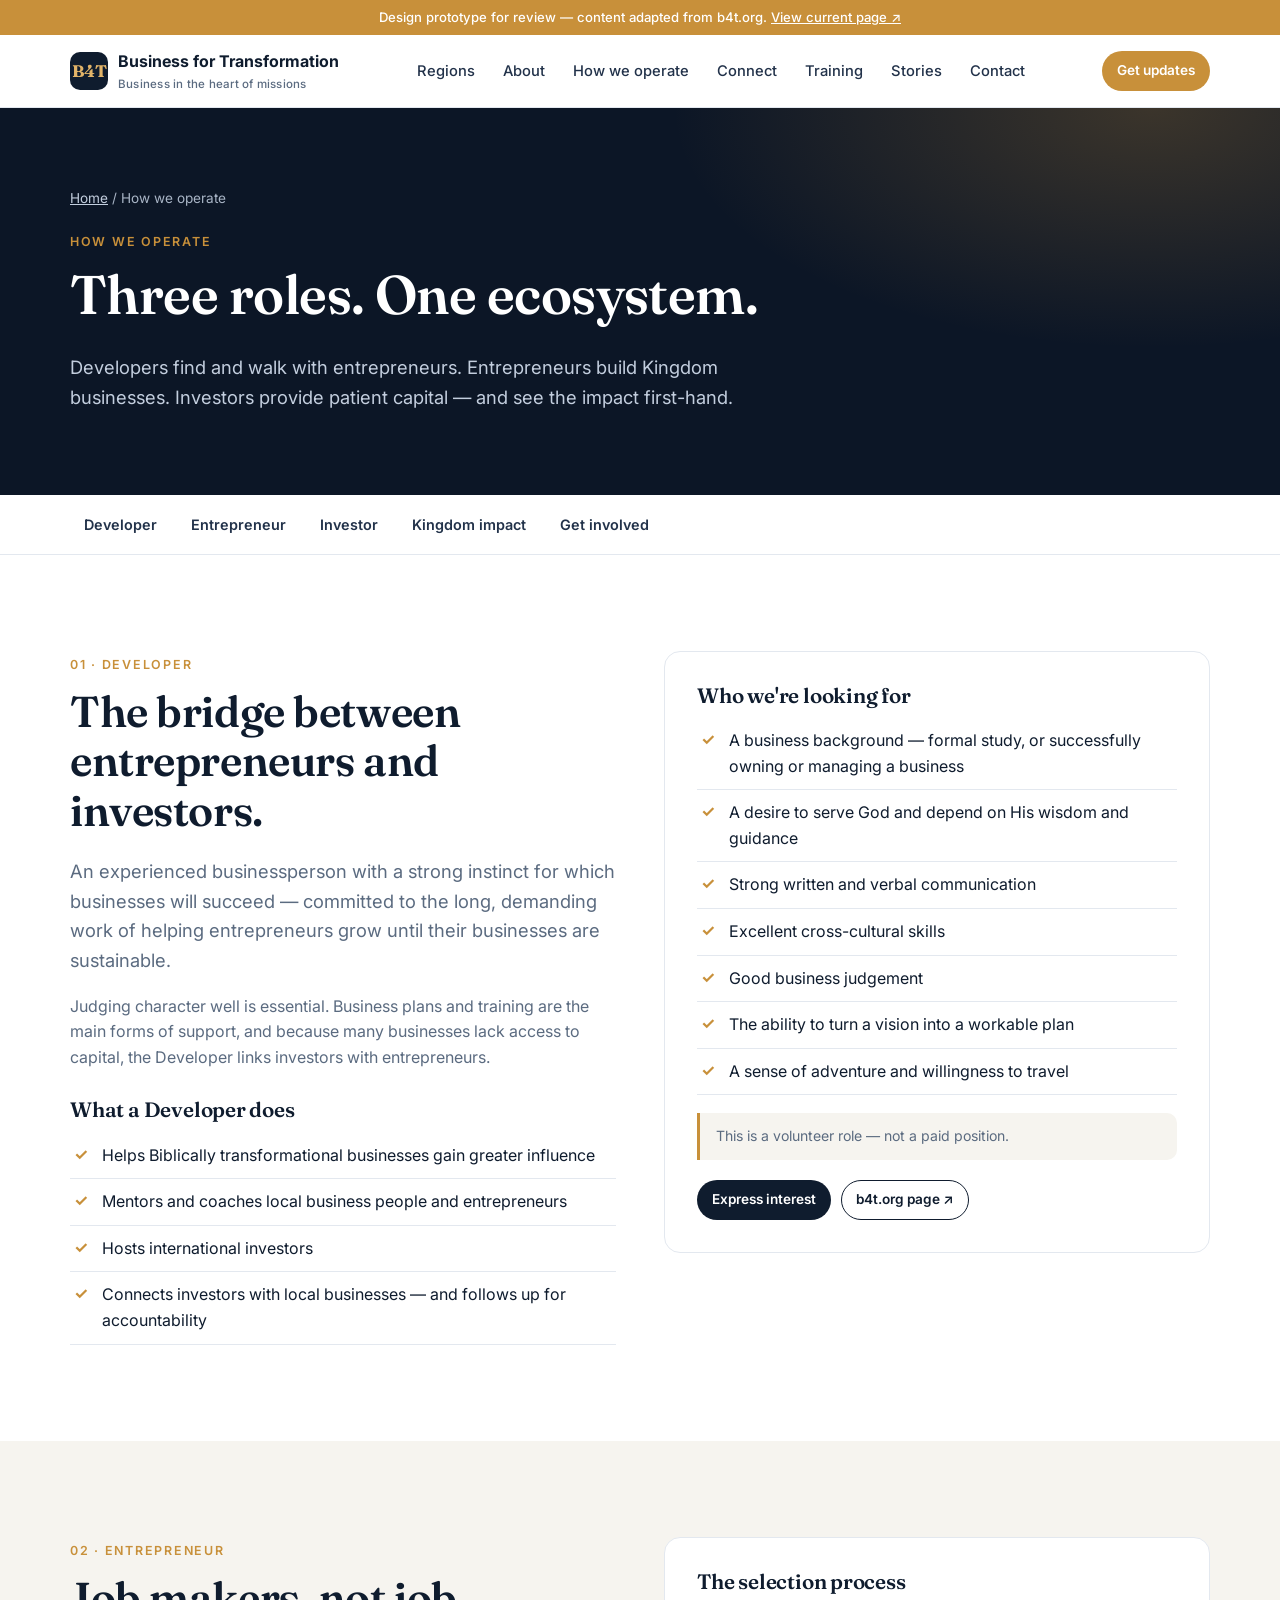
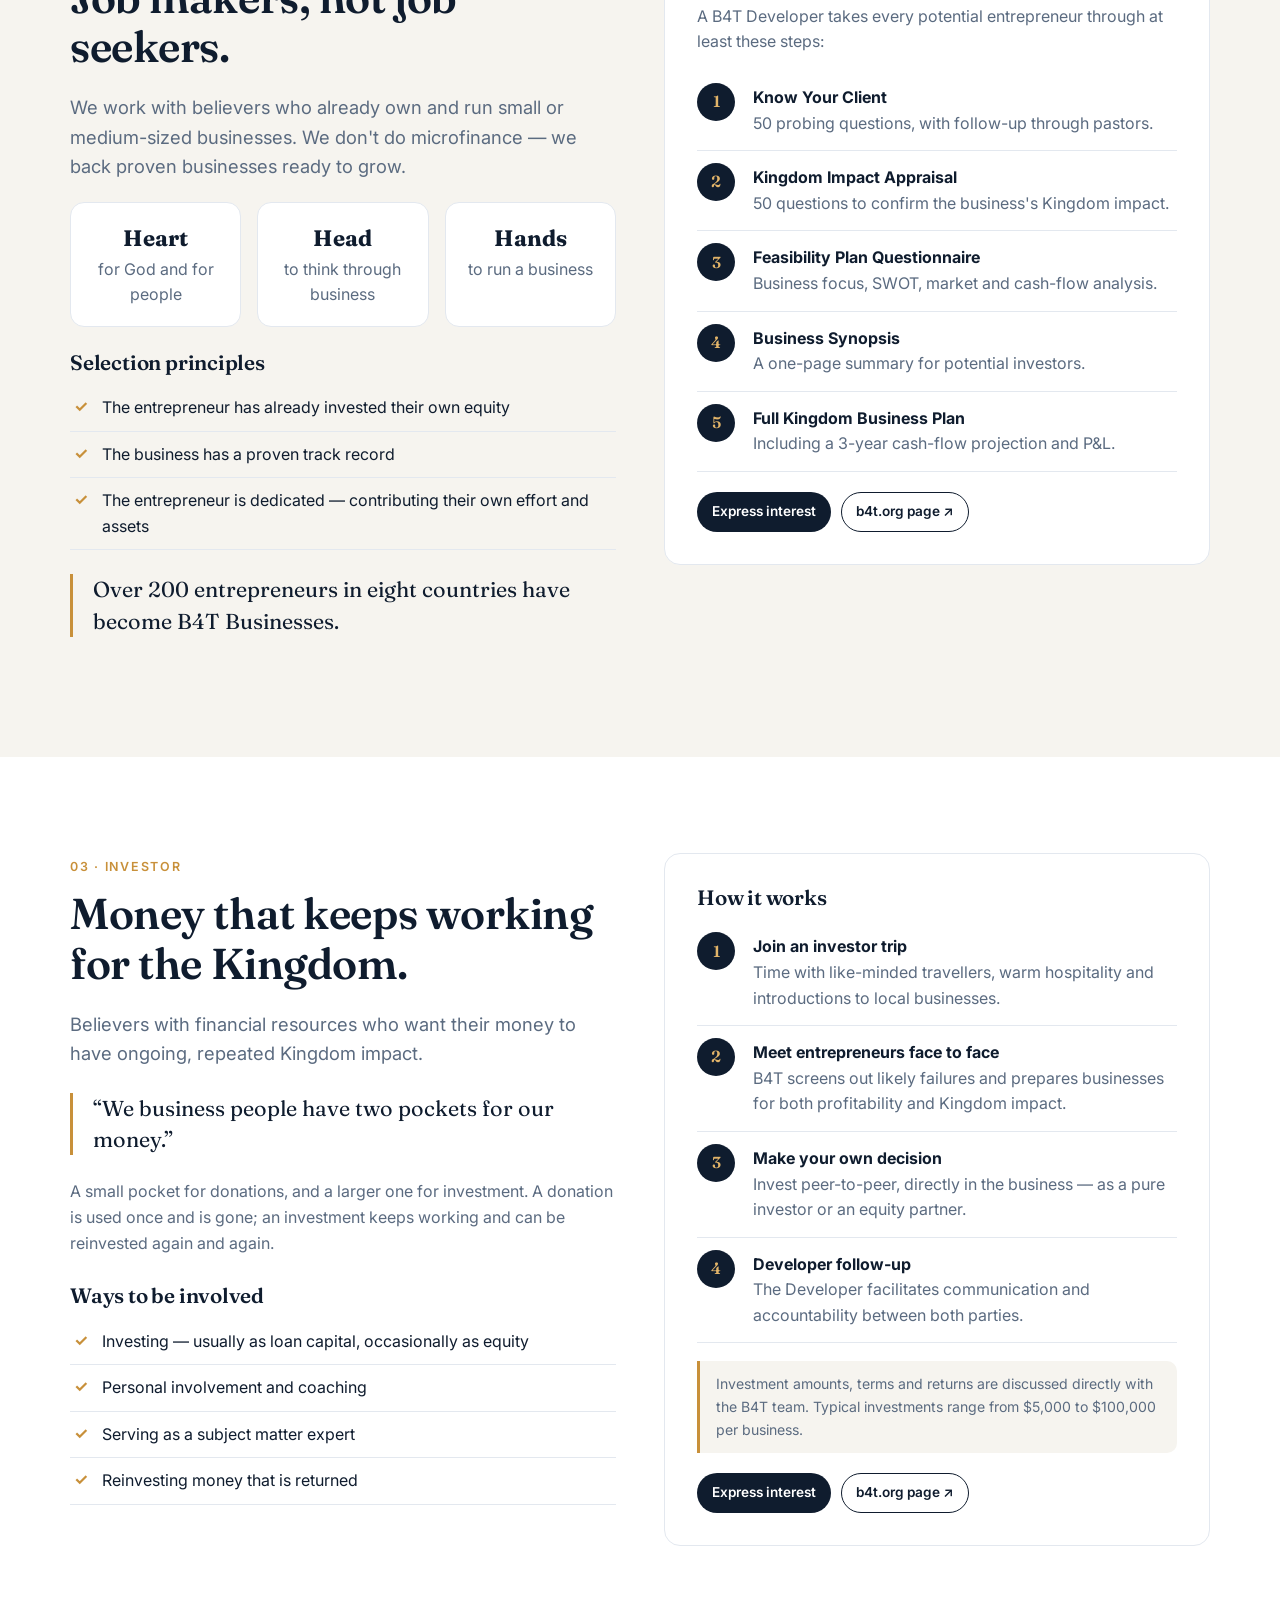
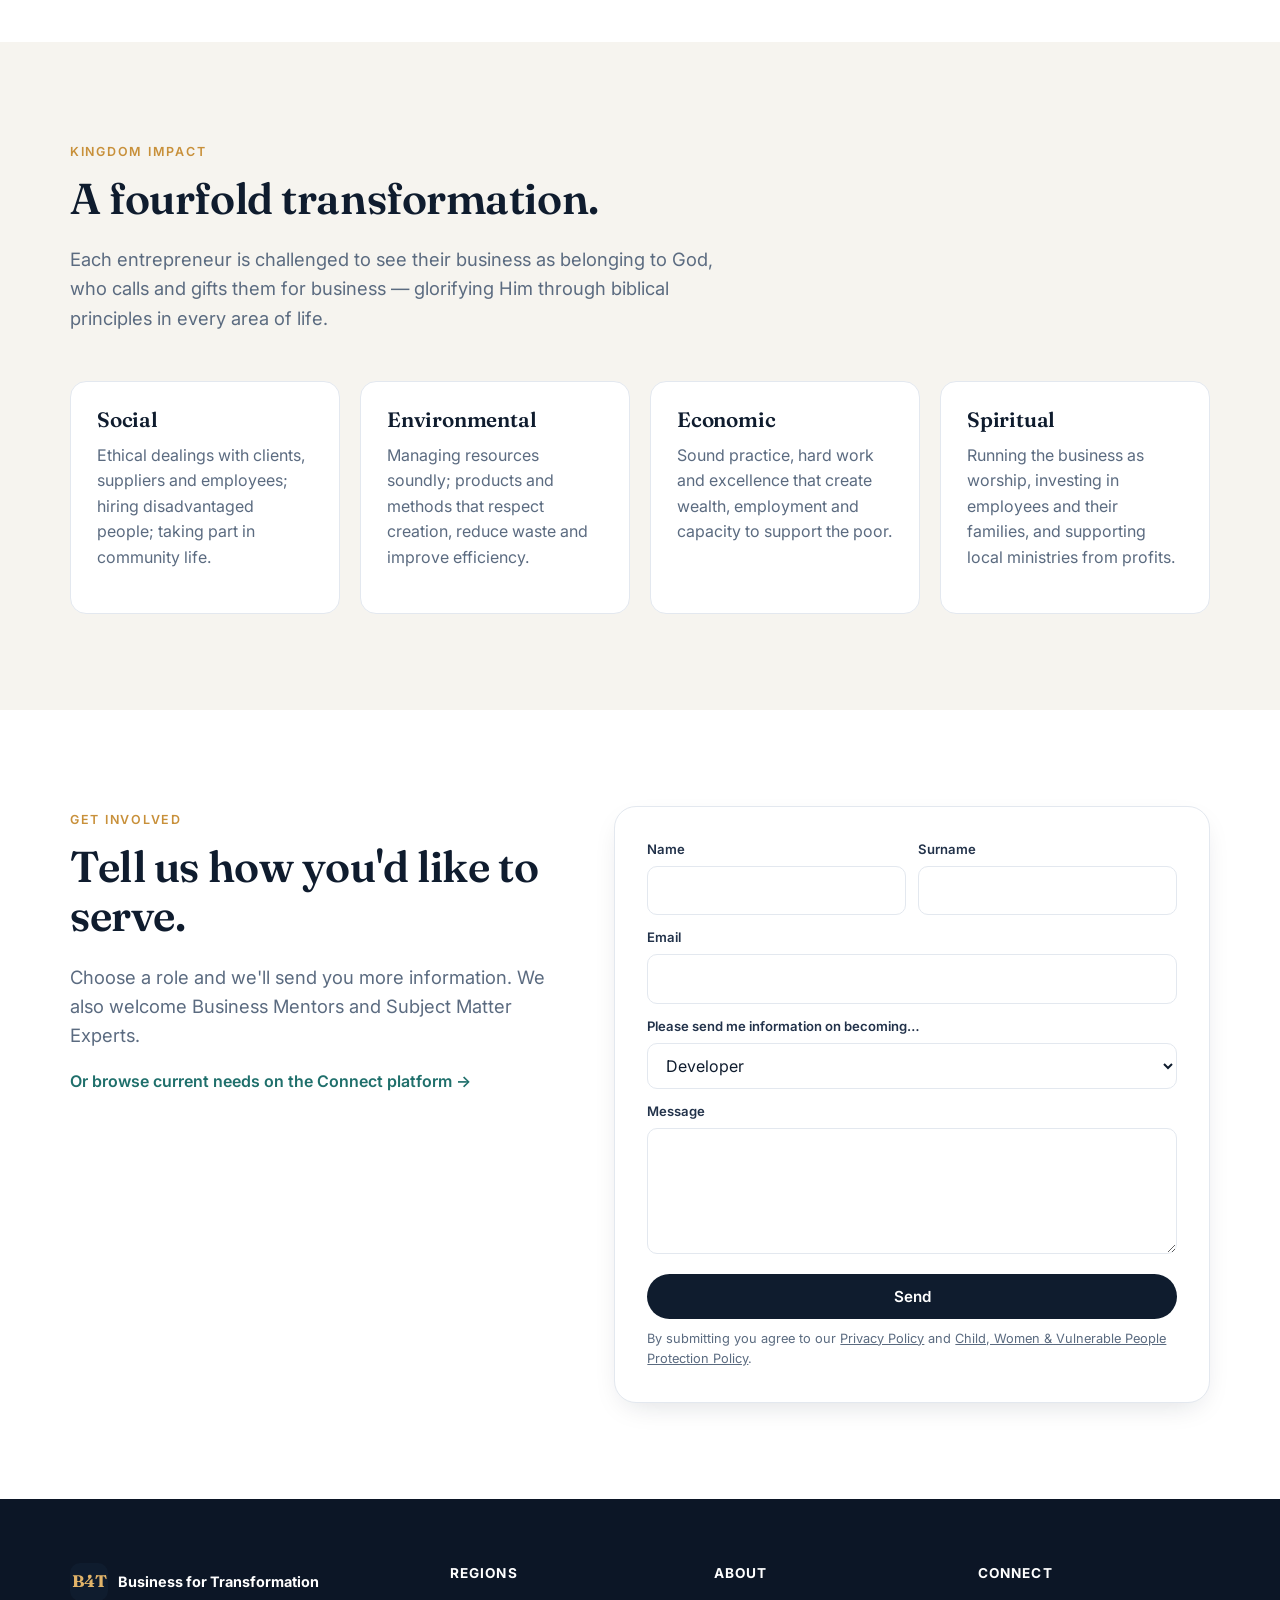
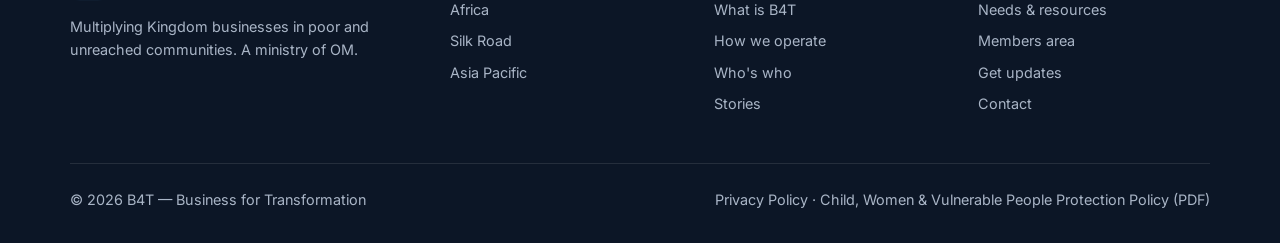
==== how-we-operate.html @ 0bbeb2b7 "Add How We Operate page, testimonials, What Makes Us Different, policy & OM links" ====
<!DOCTYPE html>
<html lang="en">
<head>
<meta charset="utf-8">
<meta name="viewport" content="width=device-width, initial-scale=1">
<title>How We Operate — B4T</title>
<meta name="description" content="How B4T works: Developers, Entrepreneurs and Investors working together for Kingdom impact.">
<link rel="preconnect" href="https://fonts.googleapis.com">
<link rel="preconnect" href="https://fonts.gstatic.com" crossorigin>
<link href="https://fonts.googleapis.com/css2?family=Fraunces:ital,opsz,wght@0,9..144,500;0,9..144,600;1,9..144,500&family=Inter:wght@400;500;600;700&display=swap" rel="stylesheet">
<link rel="stylesheet" href="styles.css">
<link rel="icon" href="data:image/svg+xml,<svg xmlns='http://www.w3.org/2000/svg' viewBox='0 0 64 64'><rect width='64' height='64' rx='14' fill='%230f1c2e'/><text x='32' y='42' font-size='26' text-anchor='middle' fill='%23e2b469' font-family='Georgia' font-weight='700'>B4T</text></svg>">
</head>
<body>

<div class="proto-banner">Design prototype for review — content adapted from b4t.org. <a href="https://b4t.org/how-we-operate/" target="_blank" rel="noopener">View current page ↗</a></div>

<header class="site-header">
  <div class="container nav">
    <a href="index.html" class="brand" aria-label="B4T home">
      <span class="brand-mark">B4T</span>
      <span>Business for Transformation<small>Business in the heart of missions</small></span>
    </a>
    <ul class="nav-links" id="navLinks">
      <li><a href="index.html#regions">Regions</a></li>
      <li><a href="index.html#about">About</a></li>
      <li><a href="how-we-operate.html" aria-current="page">How we operate</a></li>
      <li><a href="index.html#connect">Connect</a></li>
      <li><a href="index.html#training">Training</a></li>
      <li><a href="index.html#stories">Stories</a></li>
      <li><a href="index.html#contact">Contact</a></li>
    </ul>
    <div class="nav-actions">
      <a href="index.html#updates" class="btn btn-primary btn-sm">Get updates</a>
      <button class="menu-btn" id="menuBtn" aria-label="Open menu" aria-expanded="false">☰</button>
    </div>
  </div>
</header>

<main>
<section class="page-hero">
  <div class="container">
    <div class="crumbs"><a href="index.html">Home</a> / How we operate</div>
    <span class="eyebrow">How we operate</span>
    <h1 style="font-size:clamp(2.2rem,4.6vw,3.4rem)">Three roles. One ecosystem.</h1>
    <p class="lead">Developers find and walk with entrepreneurs. Entrepreneurs build Kingdom businesses. Investors provide patient capital — and see the impact first-hand.</p>
  </div>
</section>

<nav class="subnav" aria-label="On this page">
  <div class="container">
    <a href="#developer">Developer</a>
    <a href="#entrepreneur">Entrepreneur</a>
    <a href="#investor">Investor</a>
    <a href="#impact">Kingdom impact</a>
    <a href="#apply">Get involved</a>
  </div>
</nav>

<!-- DEVELOPER -->
<section class="section" id="developer">
  <div class="container role-detail">
    <div>
      <span class="eyebrow">01 · Developer</span>
      <h2>The bridge between entrepreneurs and investors.</h2>
      <p class="lead">An experienced businessperson with a strong instinct for which businesses will succeed — committed to the long, demanding work of helping entrepreneurs grow until their businesses are sustainable.</p>
      <p class="muted">Judging character well is essential. Business plans and training are the main forms of support, and because many businesses lack access to capital, the Developer links investors with entrepreneurs.</p>
      <h3 style="margin-top:28px">What a Developer does</h3>
      <ul class="checklist">
        <li>Helps Biblically transformational businesses gain greater influence</li>
        <li>Mentors and coaches local business people and entrepreneurs</li>
        <li>Hosts international investors</li>
        <li>Connects investors with local businesses — and follows up for accountability</li>
      </ul>
    </div>
    <div class="card" style="padding:32px">
      <h3>Who we're looking for</h3>
      <ul class="checklist">
        <li>A business background — formal study, or successfully owning or managing a business</li>
        <li>A desire to serve God and depend on His wisdom and guidance</li>
        <li>Strong written and verbal communication</li>
        <li>Excellent cross-cultural skills</li>
        <li>Good business judgement</li>
        <li>The ability to turn a vision into a workable plan</li>
        <li>A sense of adventure and willingness to travel</li>
      </ul>
      <p class="note">This is a volunteer role — not a paid position.</p>
      <div style="display:flex;gap:10px;flex-wrap:wrap;margin-top:20px">
        <a href="#apply" class="btn btn-dark btn-sm" data-pick="Developer">Express interest</a>
        <a href="https://b4t.org/developer/" target="_blank" rel="noopener" class="btn btn-ghost btn-sm">b4t.org page ↗</a>
      </div>
    </div>
  </div>
</section>

<!-- ENTREPRENEUR -->
<section class="section soft" id="entrepreneur">
  <div class="container">
    <div class="role-detail">
      <div>
        <span class="eyebrow">02 · Entrepreneur</span>
        <h2>Job makers, not job seekers.</h2>
        <p class="lead">We work with believers who already own and run small or medium-sized businesses. We don't do microfinance — we back proven businesses ready to grow.</p>
        <div class="hhh">
          <div><b>Heart</b><span class="muted">for God and for people</span></div>
          <div><b>Head</b><span class="muted">to think through business</span></div>
          <div><b>Hands</b><span class="muted">to run a business</span></div>
        </div>
        <h3 style="margin-top:24px">Selection principles</h3>
        <ul class="checklist">
          <li>The entrepreneur has already invested their own equity</li>
          <li>The business has a proven track record</li>
          <li>The entrepreneur is dedicated — contributing their own effort and assets</li>
        </ul>
        <p class="pull">Over 200 entrepreneurs in eight countries have become B4T Businesses.</p>
      </div>
      <div class="card" style="padding:32px">
        <h3>The selection process</h3>
        <p class="muted">A B4T Developer takes every potential entrepreneur through at least these steps:</p>
        <ol class="steps">
          <li><b>Know Your Client</b><span class="muted">50 probing questions, with follow-up through pastors.</span></li>
          <li><b>Kingdom Impact Appraisal</b><span class="muted">50 questions to confirm the business's Kingdom impact.</span></li>
          <li><b>Feasibility Plan Questionnaire</b><span class="muted">Business focus, SWOT, market and cash-flow analysis.</span></li>
          <li><b>Business Synopsis</b><span class="muted">A one-page summary for potential investors.</span></li>
          <li><b>Full Kingdom Business Plan</b><span class="muted">Including a 3-year cash-flow projection and P&amp;L.</span></li>
        </ol>
        <div style="display:flex;gap:10px;flex-wrap:wrap;margin-top:20px">
          <a href="#apply" class="btn btn-dark btn-sm" data-pick="Kingdom Entrepreneur">Express interest</a>
          <a href="https://b4t.org/entrepreneur/" target="_blank" rel="noopener" class="btn btn-ghost btn-sm">b4t.org page ↗</a>
        </div>
      </div>
    </div>
  </div>
</section>

<!-- INVESTOR -->
<section class="section" id="investor">
  <div class="container role-detail">
    <div>
      <span class="eyebrow">03 · Investor</span>
      <h2>Money that keeps working for the Kingdom.</h2>
      <p class="lead">Believers with financial resources who want their money to have ongoing, repeated Kingdom impact.</p>
      <p class="pull">“We business people have two pockets for our money.”</p>
      <p class="muted">A small pocket for donations, and a larger one for investment. A donation is used once and is gone; an investment keeps working and can be reinvested again and again.</p>
      <h3 style="margin-top:28px">Ways to be involved</h3>
      <ul class="checklist">
        <li>Investing — usually as loan capital, occasionally as equity</li>
        <li>Personal involvement and coaching</li>
        <li>Serving as a subject matter expert</li>
        <li>Reinvesting money that is returned</li>
      </ul>
    </div>
    <div class="card" style="padding:32px">
      <h3>How it works</h3>
      <ol class="steps">
        <li><b>Join an investor trip</b><span class="muted">Time with like-minded travellers, warm hospitality and introductions to local businesses.</span></li>
        <li><b>Meet entrepreneurs face to face</b><span class="muted">B4T screens out likely failures and prepares businesses for both profitability and Kingdom impact.</span></li>
        <li><b>Make your own decision</b><span class="muted">Invest peer-to-peer, directly in the business — as a pure investor or an equity partner.</span></li>
        <li><b>Developer follow-up</b><span class="muted">The Developer facilitates communication and accountability between both parties.</span></li>
      </ol>
      <p class="note">Investment amounts, terms and returns are discussed directly with the B4T team. Typical investments range from $5,000 to $100,000 per business.</p>
      <div style="display:flex;gap:10px;flex-wrap:wrap;margin-top:20px">
        <a href="#apply" class="btn btn-dark btn-sm" data-pick="Investor">Express interest</a>
        <a href="https://b4t.org/b4t-investor/" target="_blank" rel="noopener" class="btn btn-ghost btn-sm">b4t.org page ↗</a>
      </div>
    </div>
  </div>
</section>

<!-- IMPACT -->
<section class="section soft" id="impact">
  <div class="container">
    <div class="section-head">
      <span class="eyebrow">Kingdom impact</span>
      <h2>A fourfold transformation.</h2>
      <p class="lead">Each entrepreneur is challenged to see their business as belonging to God, who calls and gifts them for business — glorifying Him through biblical principles in every area of life.</p>
    </div>
    <div class="grid-4">
      <div class="card"><h3>Social</h3><p class="muted">Ethical dealings with clients, suppliers and employees; hiring disadvantaged people; taking part in community life.</p></div>
      <div class="card"><h3>Environmental</h3><p class="muted">Managing resources soundly; products and methods that respect creation, reduce waste and improve efficiency.</p></div>
      <div class="card"><h3>Economic</h3><p class="muted">Sound practice, hard work and excellence that create wealth, employment and capacity to support the poor.</p></div>
      <div class="card"><h3>Spiritual</h3><p class="muted">Running the business as worship, investing in employees and their families, and supporting local ministries from profits.</p></div>
    </div>
  </div>
</section>

<!-- APPLY -->
<section class="section" id="apply">
  <div class="container contact-grid">
    <div>
      <span class="eyebrow">Get involved</span>
      <h2>Tell us how you'd like to serve.</h2>
      <p class="lead">Choose a role and we'll send you more information. We also welcome Business Mentors and Subject Matter Experts.</p>
      <p class="muted"><a class="text-link" href="index.html#connect">Or browse current needs on the Connect platform →</a></p>
    </div>
    <form class="form-card" style="box-shadow:var(--shadow);border:1px solid var(--line)" id="applyForm">
      <div class="form-row">
        <div><label for="aFirst">Name</label><input id="aFirst" required></div>
        <div><label for="aLast">Surname</label><input id="aLast"></div>
      </div>
      <div class="form-field"><label for="aEmail">Email</label><input id="aEmail" type="email" required></div>
      <div class="form-field"><label for="aRole">Please send me information on becoming…</label>
        <select id="aRole"><option>Developer</option><option>Investor</option><option>Business Mentor</option><option>Subject Matter Expert</option><option>Kingdom Entrepreneur</option></select></div>
      <div class="form-field"><label for="aMsg">Message</label><textarea id="aMsg" rows="4"></textarea></div>
      <button class="btn btn-dark" style="width:100%;justify-content:center">Send</button>
      <p class="fine">By submitting you agree to our <a href="https://b4t.org/privacy-policy" target="_blank" rel="noopener">Privacy Policy</a> and <a href="https://b4t.org/wp-content/uploads/2024/05/B4T-Child-Women-and-Vulnerable-people-protection-policy-Web.pdf" target="_blank" rel="noopener">Child, Women &amp; Vulnerable People Protection Policy</a>.</p>
    </form>
  </div>
</section>
</main>

<footer class="site-footer">
  <div class="container">
    <div class="footer-grid">
      <div>
        <a href="index.html" class="brand" style="color:#fff;margin-bottom:14px"><span class="brand-mark">B4T</span><span>Business for Transformation</span></a>
        <p style="max-width:320px">Multiplying Kingdom businesses in poor and unreached communities. A ministry of <a href="https://www.uk.om.org/" target="_blank" rel="noopener">OM</a>.</p>
      </div>
      <div><h5>Regions</h5><ul><li><a href="index.html#regions">Africa</a></li><li><a href="index.html#regions">Silk Road</a></li><li><a href="index.html#regions">Asia Pacific</a></li></ul></div>
      <div><h5>About</h5><ul><li><a href="index.html#about">What is B4T</a></li><li><a href="how-we-operate.html">How we operate</a></li><li><a href="index.html#team">Who's who</a></li><li><a href="index.html#stories">Stories</a></li></ul></div>
      <div><h5>Connect</h5><ul><li><a href="index.html#connect">Needs &amp; resources</a></li><li><a href="index.html#members">Members area</a></li><li><a href="index.html#updates">Get updates</a></li><li><a href="index.html#contact">Contact</a></li></ul></div>
    </div>
    <div class="footer-bottom">
      <span>© 2026 B4T — Business for Transformation</span>
      <span><a href="https://b4t.org/privacy-policy" target="_blank" rel="noopener">Privacy Policy</a> · <a href="https://b4t.org/wp-content/uploads/2024/05/B4T-Child-Women-and-Vulnerable-people-protection-policy-Web.pdf" target="_blank" rel="noopener">Child, Women &amp; Vulnerable People Protection Policy (PDF)</a></span>
    </div>
  </div>
</footer>

<div class="toast" id="toast"></div>
<script src="app.js"></script>
<script>
document.querySelectorAll('[data-pick]').forEach(a=>a.addEventListener('click',()=>{document.getElementById('aRole').value=a.dataset.pick}));
document.getElementById('applyForm').addEventListener('submit',e=>{e.preventDefault();e.target.reset();const t=document.getElementById('toast');t.textContent='Thanks — B4T would send you more information. (Prototype)';t.classList.add('show');setTimeout(()=>t.classList.remove('show'),3200)});
</script>
</body>
</html>
---- styles.css ----
:root{
  --ink:#0f1c2e; --ink-2:#22324a; --muted:#5b6b80; --line:#e3e8ef;
  --bg:#ffffff; --bg-soft:#f6f4ef; --bg-deep:#0c1626;
  --gold:#c8903a; --gold-2:#e2b469; --teal:#1f6f6b;
  --africa:#c4612f; --silk:#7a5aa6; --asia:#1f7a8c;
  --radius:16px; --shadow:0 10px 30px -12px rgba(15,28,46,.18);
  --max:1180px;
  font-family:"Inter",system-ui,-apple-system,Segoe UI,Roboto,sans-serif;
}
*{box-sizing:border-box}
html{scroll-behavior:smooth;scroll-padding-top:80px}
body{margin:0;color:var(--ink);background:var(--bg);line-height:1.6;font-size:16px;-webkit-font-smoothing:antialiased}
img{max-width:100%;display:block}
a{color:inherit}
h1,h2,h3,h4{font-family:"Fraunces",Georgia,serif;line-height:1.15;margin:0 0 .5em;letter-spacing:-.01em}
h1{font-size:clamp(2.4rem,5.5vw,4.2rem);font-weight:600}
h2{font-size:clamp(1.9rem,3.6vw,2.7rem);font-weight:600}
h3{font-size:1.3rem;font-weight:600}
p{margin:0 0 1em}
.container{max-width:var(--max);margin:0 auto;padding:0 20px}
.section{padding:96px 0}
.section.soft{background:var(--bg-soft)}
.section.dark{background:var(--bg-deep);color:#e8edf4}
.section.dark .muted{color:#a9b5c6}
.eyebrow{display:inline-block;font-size:.78rem;font-weight:600;letter-spacing:.14em;text-transform:uppercase;color:var(--gold);margin-bottom:12px}
.lead{font-size:1.15rem;color:var(--muted);max-width:680px}
.muted{color:var(--muted)}
.section-head{max-width:760px;margin-bottom:48px}
.section-head.center{margin-left:auto;margin-right:auto;text-align:center}
.section-head.center .lead{margin:0 auto}

/* Buttons */
.btn{display:inline-flex;align-items:center;gap:8px;padding:12px 22px;border-radius:999px;font-weight:600;font-size:.95rem;text-decoration:none;border:1.5px solid transparent;cursor:pointer;transition:.2s;font-family:inherit;background:none}
.btn-primary{background:var(--gold);color:#fff}
.btn-primary:hover{background:#b07c2e}
.btn-dark{background:var(--ink);color:#fff}
.btn-dark:hover{background:var(--ink-2)}
.btn-ghost{border-color:currentColor}
.btn-ghost:hover{background:rgba(255,255,255,.08)}
.btn-sm{padding:8px 14px;font-size:.85rem}

/* Header */
.site-header{position:sticky;top:0;z-index:50;background:rgba(255,255,255,.88);backdrop-filter:saturate(1.4) blur(12px);border-bottom:1px solid var(--line)}
.nav{display:flex;align-items:center;justify-content:space-between;height:72px;gap:16px}
.brand{display:flex;align-items:center;gap:10px;text-decoration:none;font-weight:700}
.brand-mark{width:38px;height:38px;border-radius:10px;background:var(--ink);color:var(--gold-2);display:grid;place-items:center;font-family:"Fraunces",serif;font-size:1.05rem}
.brand small{display:block;font-weight:500;font-size:.72rem;color:var(--muted);letter-spacing:.02em}
.nav-links{display:flex;gap:4px;list-style:none;margin:0;padding:0}
.nav-links a{text-decoration:none;font-size:.92rem;font-weight:500;padding:8px 12px;border-radius:8px;color:var(--ink-2)}
.nav-links a:hover{background:var(--bg-soft)}
.nav-actions{display:flex;gap:8px;align-items:center}
.menu-btn{display:none;background:none;border:0;font-size:1.6rem;cursor:pointer;color:var(--ink)}
@media (max-width:1020px){
  .nav-links{display:none;position:absolute;top:72px;left:0;right:0;background:#fff;flex-direction:column;padding:12px 20px 20px;border-bottom:1px solid var(--line)}
  .nav-links.open{display:flex}
  .menu-btn{display:block}
  .nav-actions .btn-ghost{display:none}
}

/* Hero */
.hero{position:relative;background:var(--bg-deep);color:#fff;overflow:hidden;padding:110px 0 80px}
.hero::before{content:"";position:absolute;inset:0;background:
  radial-gradient(900px 500px at 85% 10%,rgba(200,144,58,.28),transparent 60%),
  radial-gradient(700px 500px at 0% 100%,rgba(31,111,107,.35),transparent 60%)}
.hero-grid-bg{position:absolute;inset:0;opacity:.07;background-image:linear-gradient(#fff 1px,transparent 1px),linear-gradient(90deg,#fff 1px,transparent 1px);background-size:56px 56px;mask-image:linear-gradient(to bottom,#000,transparent)}
.hero .container{position:relative}
.hero h1 em{font-style:italic;color:var(--gold-2)}
.hero .lead{color:#c3cede}
.hero-ctas{display:flex;gap:12px;flex-wrap:wrap;margin:28px 0 56px}
.region-buttons{display:grid;grid-template-columns:repeat(3,1fr);gap:16px}
.region-btn{position:relative;display:block;text-align:left;text-decoration:none;color:#fff;padding:26px;border-radius:var(--radius);border:1px solid rgba(255,255,255,.14);background:rgba(255,255,255,.05);transition:.25s;cursor:pointer;font:inherit;overflow:hidden}
.region-btn:hover{transform:translateY(-4px);background:rgba(255,255,255,.09);border-color:rgba(255,255,255,.3)}
.region-btn .dot{width:12px;height:12px;border-radius:50%;margin-bottom:18px}
.region-btn h3{font-size:1.5rem;margin-bottom:4px;color:#fff}
.region-btn p{margin:0;color:#b4c0d1;font-size:.92rem}
.region-btn .arrow{position:absolute;right:22px;top:24px;font-size:1.3rem;opacity:.6;transition:.25s}
.region-btn:hover .arrow{opacity:1;transform:translateX(4px)}
.region-btn.africa .dot{background:var(--africa)}
.region-btn.silk .dot{background:var(--silk)}
.region-btn.asia .dot{background:var(--asia)}
.stats{display:grid;grid-template-columns:repeat(4,1fr);gap:24px;margin-top:56px;padding-top:36px;border-top:1px solid rgba(255,255,255,.12)}
.stat b{display:block;font-family:"Fraunces",serif;font-size:2.1rem;color:var(--gold-2);font-weight:600;line-height:1.1}
.stat span{font-size:.88rem;color:#a9b5c6}
@media (max-width:820px){.region-buttons{grid-template-columns:1fr}.stats{grid-template-columns:repeat(2,1fr)}}

/* Regions tabs */
.tabs{display:flex;gap:8px;flex-wrap:wrap;margin-bottom:28px}
.tab{padding:10px 18px;border-radius:999px;border:1.5px solid var(--line);background:#fff;font:600 .92rem "Inter",sans-serif;cursor:pointer;color:var(--ink-2)}
.tab[aria-selected="true"]{background:var(--ink);border-color:var(--ink);color:#fff}
.region-panel{display:grid;grid-template-columns:1.2fr 1fr;gap:28px;background:#fff;border:1px solid var(--line);border-radius:22px;padding:36px;box-shadow:var(--shadow)}
.region-panel[hidden]{display:none}
.region-panel .tag{display:inline-block;font-size:.75rem;font-weight:600;padding:4px 10px;border-radius:999px;color:#fff;margin-bottom:14px}
.chips{display:flex;flex-wrap:wrap;gap:8px;margin:14px 0 22px}
.chip{font-size:.85rem;padding:6px 12px;border-radius:999px;background:var(--bg-soft);border:1px solid var(--line)}
.leader-card{align-self:start;background:var(--bg-soft);border-radius:var(--radius);padding:24px}
.leader{display:flex;gap:14px;align-items:center;margin-bottom:14px}
.avatar{width:56px;height:56px;border-radius:50%;display:grid;place-items:center;font-family:"Fraunces",serif;font-weight:600;color:#fff;font-size:1.2rem;flex-shrink:0}
.region-focus{list-style:none;padding:0;margin:0 0 22px}
.region-focus li{padding:8px 0 8px 28px;position:relative;border-bottom:1px dashed var(--line)}
.region-focus li::before{content:"";position:absolute;left:4px;top:15px;width:10px;height:10px;border-radius:3px;background:var(--gold)}
@media (max-width:820px){.region-panel{grid-template-columns:1fr;padding:24px}}

/* About */
.about-grid{display:grid;grid-template-columns:1fr 1fr;gap:48px;align-items:start}
.vm-card{border-radius:var(--radius);padding:28px;background:#fff;border:1px solid var(--line);margin-bottom:16px}
.vm-card h4{font-family:"Inter",sans-serif;font-size:.78rem;letter-spacing:.14em;text-transform:uppercase;color:var(--gold);margin-bottom:8px}
.vm-card p{font-family:"Fraunces",serif;font-size:1.3rem;line-height:1.4;margin:0}
.vm-card cite{display:block;font-size:.85rem;color:var(--muted);margin-top:8px;font-style:normal}
.timeline{position:relative;padding-left:28px;margin:0;list-style:none}
.timeline::before{content:"";position:absolute;left:7px;top:6px;bottom:6px;width:2px;background:var(--line)}
.timeline li{position:relative;padding-bottom:26px}
.timeline li::before{content:"";position:absolute;left:-27px;top:5px;width:14px;height:14px;border-radius:50%;background:#fff;border:3px solid var(--gold)}
.timeline b{display:block;font-family:"Fraunces",serif;font-size:1.15rem}
.grid-3{display:grid;grid-template-columns:repeat(3,1fr);gap:20px}
.grid-4{display:grid;grid-template-columns:repeat(4,1fr);gap:20px}
.card{background:#fff;border:1px solid var(--line);border-radius:var(--radius);padding:26px;transition:.2s}
.card:hover{box-shadow:var(--shadow)}
.icon{width:44px;height:44px;border-radius:12px;display:grid;place-items:center;background:rgba(200,143,58,.12);color:var(--gold);margin-bottom:16px}
.icon svg{width:22px;height:22px}
.subhead{margin:64px 0 24px;font-size:1.6rem}
@media (max-width:960px){.about-grid{grid-template-columns:1fr}.grid-4{grid-template-columns:repeat(2,1fr)}.grid-3{grid-template-columns:1fr}}
@media (max-width:560px){.grid-4{grid-template-columns:1fr}}

/* Team */
.team-card{text-align:left}
.team-card .avatar{width:72px;height:72px;font-size:1.5rem;margin-bottom:16px}
.team-card .role{font-size:.85rem;font-weight:600;color:var(--teal);margin-bottom:10px}

/* Roles */
.role-card{display:flex;flex-direction:column}
.role-card p{flex:1}
.role-card a{font-weight:600;color:var(--teal);text-decoration:none}

/* Connect platform */
.connect-bar{display:flex;gap:12px;flex-wrap:wrap;align-items:center;justify-content:space-between;margin-bottom:24px}
.filters{display:flex;gap:10px;flex-wrap:wrap}
select,input,textarea{font:inherit;padding:11px 14px;border-radius:10px;border:1.5px solid var(--line);background:#fff;color:var(--ink);width:100%}
select:focus,input:focus,textarea:focus{outline:none;border-color:var(--gold)}
.filters select{width:auto;min-width:150px}
.connect-cols{display:grid;grid-template-columns:1fr 1fr;gap:24px}
.col-head{display:flex;align-items:center;justify-content:space-between;margin-bottom:14px}
.col-head h3{margin:0}
.count{font-size:.8rem;background:var(--ink);color:#fff;border-radius:999px;padding:2px 10px}
.list{display:flex;flex-direction:column;gap:12px}
.item{background:#fff;border:1px solid var(--line);border-radius:14px;padding:18px 20px;position:relative}
.item h4{font-family:"Inter",sans-serif;font-size:1rem;margin:0 0 6px}
.item p{font-size:.9rem;color:var(--muted);margin:0 0 10px}
.item-meta{display:flex;gap:8px;flex-wrap:wrap;align-items:center}
.pill{font-size:.75rem;font-weight:600;padding:3px 10px;border-radius:999px;background:var(--bg-soft);border:1px solid var(--line)}
.pill.africa{background:#fbeee7;border-color:#f1d2c2;color:var(--africa)}
.pill.silk{background:#f1ecf7;border-color:#dccff0;color:var(--silk)}
.pill.asia{background:#e6f3f5;border-color:#c5e2e8;color:var(--asia)}
.item.locked .blur{filter:blur(5px);user-select:none}
.lock-badge{display:inline-flex;align-items:center;gap:6px;font-size:.75rem;font-weight:600;color:#8a5a12;background:#fbf1df;border:1px solid #f0d9ae;padding:3px 10px;border-radius:999px}
.item .match{position:absolute;top:16px;right:16px}
.empty{padding:24px;text-align:center;color:var(--muted);border:1.5px dashed var(--line);border-radius:14px}
@media (max-width:860px){.connect-cols{grid-template-columns:1fr}}

/* Training */
.training-table{width:100%;border-collapse:separate;border-spacing:0;background:#fff;border:1px solid var(--line);border-radius:var(--radius);overflow:hidden}
.training-table th,.training-table td{padding:16px 18px;text-align:left;border-bottom:1px solid var(--line);font-size:.93rem;vertical-align:middle}
.training-table th{background:var(--bg-soft);font-size:.78rem;letter-spacing:.08em;text-transform:uppercase;color:var(--muted)}
.training-table tr:last-child td{border-bottom:0}
.date-box{display:flex;flex-direction:column;align-items:center;justify-content:center;width:58px;height:58px;border-radius:12px;background:var(--ink);color:#fff;line-height:1}
.date-box b{font-family:"Fraunces",serif;font-size:1.35rem}
.date-box span{font-size:.68rem;letter-spacing:.1em;text-transform:uppercase;color:var(--gold-2);margin-top:3px}
.seats{font-size:.82rem;color:var(--muted)}
.sample-note{display:inline-flex;gap:8px;align-items:center;font-size:.82rem;color:#8a5a12;background:#fbf1df;border:1px solid #f0d9ae;padding:6px 12px;border-radius:10px;margin-bottom:18px}
@media (max-width:820px){
  .training-table thead{display:none}
  .training-table,.training-table tbody,.training-table tr,.training-table td{display:block;width:100%}
  .training-table tr{padding:14px 4px;border-bottom:1px solid var(--line)}
  .training-table td{border:0;padding:6px 14px}
}

/* Stories */
.story{display:flex;flex-direction:column;border-radius:var(--radius);overflow:hidden;background:#fff;border:1px solid var(--line)}
.story-visual{height:150px;position:relative;display:flex;align-items:flex-end;padding:18px;color:#fff}
.story-visual .pill{background:rgba(255,255,255,.18);border-color:rgba(255,255,255,.3);color:#fff}
.story-body{padding:22px 24px 26px;flex:1;display:flex;flex-direction:column}
.story-body p{flex:1;color:var(--muted);font-size:.95rem}
.story-body a{font-weight:600;color:var(--teal);text-decoration:none}
.quote-band{margin-top:56px;padding:44px;border-radius:22px;background:var(--ink);color:#fff;display:grid;grid-template-columns:auto 1fr;gap:28px;align-items:center}
.quote-band blockquote{margin:0;font-family:"Fraunces",serif;font-size:1.45rem;line-height:1.45}
.quote-band .qmark{font-family:"Fraunces",serif;font-size:5rem;line-height:.6;color:var(--gold-2)}
@media (max-width:700px){.quote-band{grid-template-columns:1fr;padding:28px}}

/* Subscribe */
.subscribe{display:grid;grid-template-columns:1fr 1.1fr;gap:48px;align-items:center}
.form-card{background:#fff;color:var(--ink);border-radius:22px;padding:32px;box-shadow:0 30px 60px -30px rgba(0,0,0,.5)}
.form-row{display:grid;grid-template-columns:1fr 1fr;gap:12px;margin-bottom:12px}
.form-field{margin-bottom:12px}
label{display:block;font-size:.82rem;font-weight:600;margin-bottom:6px;color:var(--ink-2)}
.check-group{display:flex;flex-wrap:wrap;gap:8px;margin-bottom:14px}
.check-group label{display:inline-flex;gap:8px;align-items:center;font-weight:500;font-size:.88rem;padding:8px 12px;border:1.5px solid var(--line);border-radius:999px;cursor:pointer;margin:0}
.check-group input{width:auto;accent-color:var(--gold)}
.check-group label:has(input:checked){border-color:var(--gold);background:#fbf4e8}
.fine{font-size:.8rem;color:var(--muted);margin:10px 0 0}
.benefits{list-style:none;padding:0;margin:24px 0 0}
.benefits li{display:flex;gap:12px;padding:10px 0;color:#c3cede}
.benefits li::before{content:"✓";color:var(--gold-2);font-weight:700}
@media (max-width:900px){.subscribe{grid-template-columns:1fr}.form-row{grid-template-columns:1fr}}

/* Members */
.members-grid{display:grid;grid-template-columns:1fr 1fr;gap:48px;align-items:center}
.locked-list{display:grid;gap:12px}
.locked-item{display:flex;gap:14px;align-items:flex-start;padding:18px;border-radius:14px;background:#fff;border:1px solid var(--line)}
.locked-item .icon{margin:0;flex-shrink:0}
.locked-item h4{font-family:"Inter",sans-serif;font-size:1rem;margin:0 0 4px}
.locked-item p{margin:0;font-size:.88rem;color:var(--muted)}
@media (max-width:900px){.members-grid{grid-template-columns:1fr}}

/* Contact */
.contact-grid{display:grid;grid-template-columns:1fr 1.2fr;gap:48px}
.contact-list{list-style:none;padding:0;margin:0 0 28px}
.contact-list li{display:flex;gap:14px;padding:16px 0;border-bottom:1px solid var(--line)}
.contact-list .icon{margin:0;flex-shrink:0}
.socials{display:flex;gap:10px}
.socials a{width:42px;height:42px;border-radius:50%;display:grid;place-items:center;border:1.5px solid var(--line);text-decoration:none;font-weight:700;font-size:.8rem}
.socials a:hover{border-color:var(--gold);color:var(--gold)}
@media (max-width:900px){.contact-grid{grid-template-columns:1fr}}

/* Footer */
.site-footer{background:var(--bg-deep);color:#a9b5c6;padding:64px 0 32px;font-size:.9rem}
.footer-grid{display:grid;grid-template-columns:1.5fr 1fr 1fr 1fr;gap:32px;margin-bottom:40px}
.site-footer h5{color:#fff;font-size:.85rem;letter-spacing:.08em;text-transform:uppercase;margin:0 0 14px}
.site-footer ul{list-style:none;padding:0;margin:0}
.site-footer li{margin-bottom:8px}
.site-footer a{text-decoration:none}
.site-footer a:hover{color:#fff}
.footer-bottom{border-top:1px solid rgba(255,255,255,.1);padding-top:24px;display:flex;justify-content:space-between;flex-wrap:wrap;gap:12px}
@media (max-width:820px){.footer-grid{grid-template-columns:1fr 1fr}}

/* Modal + toast + prompt */
.modal{position:fixed;inset:0;background:rgba(12,22,38,.6);backdrop-filter:blur(4px);display:none;align-items:center;justify-content:center;z-index:100;padding:16px}
.modal.open{display:flex}
.modal-box{background:#fff;border-radius:22px;max-width:460px;width:100%;padding:32px;position:relative;max-height:90vh;overflow:auto}
.modal-close{position:absolute;top:14px;right:14px;background:var(--bg-soft);border:0;width:36px;height:36px;border-radius:50%;cursor:pointer;font-size:1.1rem}
.toast{position:fixed;bottom:24px;left:50%;transform:translateX(-50%) translateY(120px);background:var(--ink);color:#fff;padding:14px 20px;border-radius:12px;font-size:.92rem;z-index:120;transition:.3s;max-width:calc(100% - 32px)}
.toast.show{transform:translateX(-50%) translateY(0)}
.update-prompt{position:fixed;right:20px;bottom:20px;max-width:340px;background:#fff;border:1px solid var(--line);border-radius:18px;padding:22px;box-shadow:0 20px 50px -20px rgba(15,28,46,.4);z-index:90;transform:translateY(140%);transition:.4s}
.update-prompt.show{transform:translateY(0)}
.update-prompt h4{font-family:"Inter",sans-serif;font-size:1rem;margin:0 0 6px}
.update-prompt p{font-size:.88rem;color:var(--muted);margin:0 0 14px}
.update-prompt .x{position:absolute;top:10px;right:12px;background:none;border:0;font-size:1.1rem;cursor:pointer;color:var(--muted)}
@media (max-width:520px){.update-prompt{left:16px;right:16px;max-width:none}}
.member-only-hidden{display:none}
body.is-member .member-only-hidden{display:block}
body.is-member .guest-only{display:none}
.proto-banner{background:var(--gold);color:#fff;text-align:center;font-size:.82rem;padding:7px 16px;font-weight:500}
.proto-banner a{color:#fff}
.toast{visibility:hidden}
.toast.show{visibility:visible}
.stats{grid-template-columns:repeat(5,1fr)}
@media (max-width:820px){.stats{grid-template-columns:repeat(2,1fr)}}
.text-link{font-weight:600;color:var(--teal);text-decoration:none}
.text-link:hover{text-decoration:underline}
.diff-grid .num{display:inline-grid;place-items:center;width:32px;height:32px;border-radius:50%;background:var(--ink);color:var(--gold-2);font-family:"Fraunces",serif;font-weight:600;margin-bottom:14px}
.quote-grid{display:grid;grid-template-columns:repeat(4,1fr);gap:20px}
.quote-card{margin:0;background:var(--ink);color:#fff;border-radius:var(--radius);padding:26px;display:flex;flex-direction:column}
.quote-card .qmark{font-family:"Fraunces",serif;font-size:3.4rem;line-height:.7;color:var(--gold-2)}
.quote-card blockquote{margin:10px 0 18px;font-family:"Fraunces",serif;font-size:1.1rem;line-height:1.45;flex:1}
.quote-card figcaption b{display:block}
.quote-card figcaption span{font-size:.85rem;color:#a9b5c6}
@media (max-width:1000px){.quote-grid{grid-template-columns:repeat(2,1fr)}}
@media (max-width:560px){.quote-grid{grid-template-columns:1fr}}
.page-hero{background:var(--bg-deep);color:#fff;padding:80px 0 64px;position:relative;overflow:hidden}
.page-hero::before{content:"";position:absolute;inset:0;background:radial-gradient(800px 400px at 90% 0%,rgba(200,144,58,.25),transparent 60%)}
.page-hero .container{position:relative}
.page-hero .lead{color:#c3cede}
.crumbs{font-size:.85rem;color:#a9b5c6;margin-bottom:18px}
.crumbs a{color:#c3cede}
.subnav{position:sticky;top:72px;z-index:40;background:#fff;border-bottom:1px solid var(--line)}
.subnav .container{display:flex;gap:6px;overflow-x:auto;padding-top:10px;padding-bottom:10px}
.subnav a{white-space:nowrap;text-decoration:none;font-weight:600;font-size:.9rem;padding:8px 14px;border-radius:999px;color:var(--ink-2)}
.subnav a:hover{background:var(--bg-soft)}
.role-detail{display:grid;grid-template-columns:1fr 1fr;gap:48px;align-items:start}
.checklist{list-style:none;padding:0;margin:0}
.checklist li{padding:10px 0 10px 32px;position:relative;border-bottom:1px solid var(--line)}
.checklist li::before{content:"✓";position:absolute;left:4px;top:9px;color:var(--gold);font-weight:700}
.steps{list-style:none;padding:0;margin:0;counter-reset:s}
.steps li{counter-increment:s;position:relative;padding:14px 0 14px 56px;border-bottom:1px solid var(--line)}
.steps li::before{content:counter(s);position:absolute;left:0;top:12px;width:38px;height:38px;border-radius:50%;background:var(--ink);color:var(--gold-2);display:grid;place-items:center;font-family:"Fraunces",serif;font-weight:600}
.steps b{display:block}
.hhh{display:grid;grid-template-columns:repeat(3,1fr);gap:16px;margin:20px 0}
.hhh div{background:#fff;border:1px solid var(--line);border-radius:14px;padding:18px;text-align:center}
.hhh b{display:block;font-family:"Fraunces",serif;font-size:1.4rem}
.note{font-size:.88rem;color:var(--muted);background:var(--bg-soft);border-left:3px solid var(--gold);padding:12px 16px;border-radius:0 10px 10px 0;margin-top:18px}
.pull{font-family:"Fraunces",serif;font-size:1.35rem;line-height:1.45;border-left:3px solid var(--gold);padding-left:20px;margin:24px 0}
@media (max-width:900px){.role-detail{grid-template-columns:1fr}.hhh{grid-template-columns:1fr}}
@media (max-width:560px){
  .brand small{display:none}
  .brand>span:last-child{font-size:.9rem;line-height:1.2;max-width:150px}
  .nav-actions .btn-primary{display:none}
  .proto-banner{font-size:.75rem}
  .section{padding:72px 0}
  .hero{padding:72px 0 56px}
}
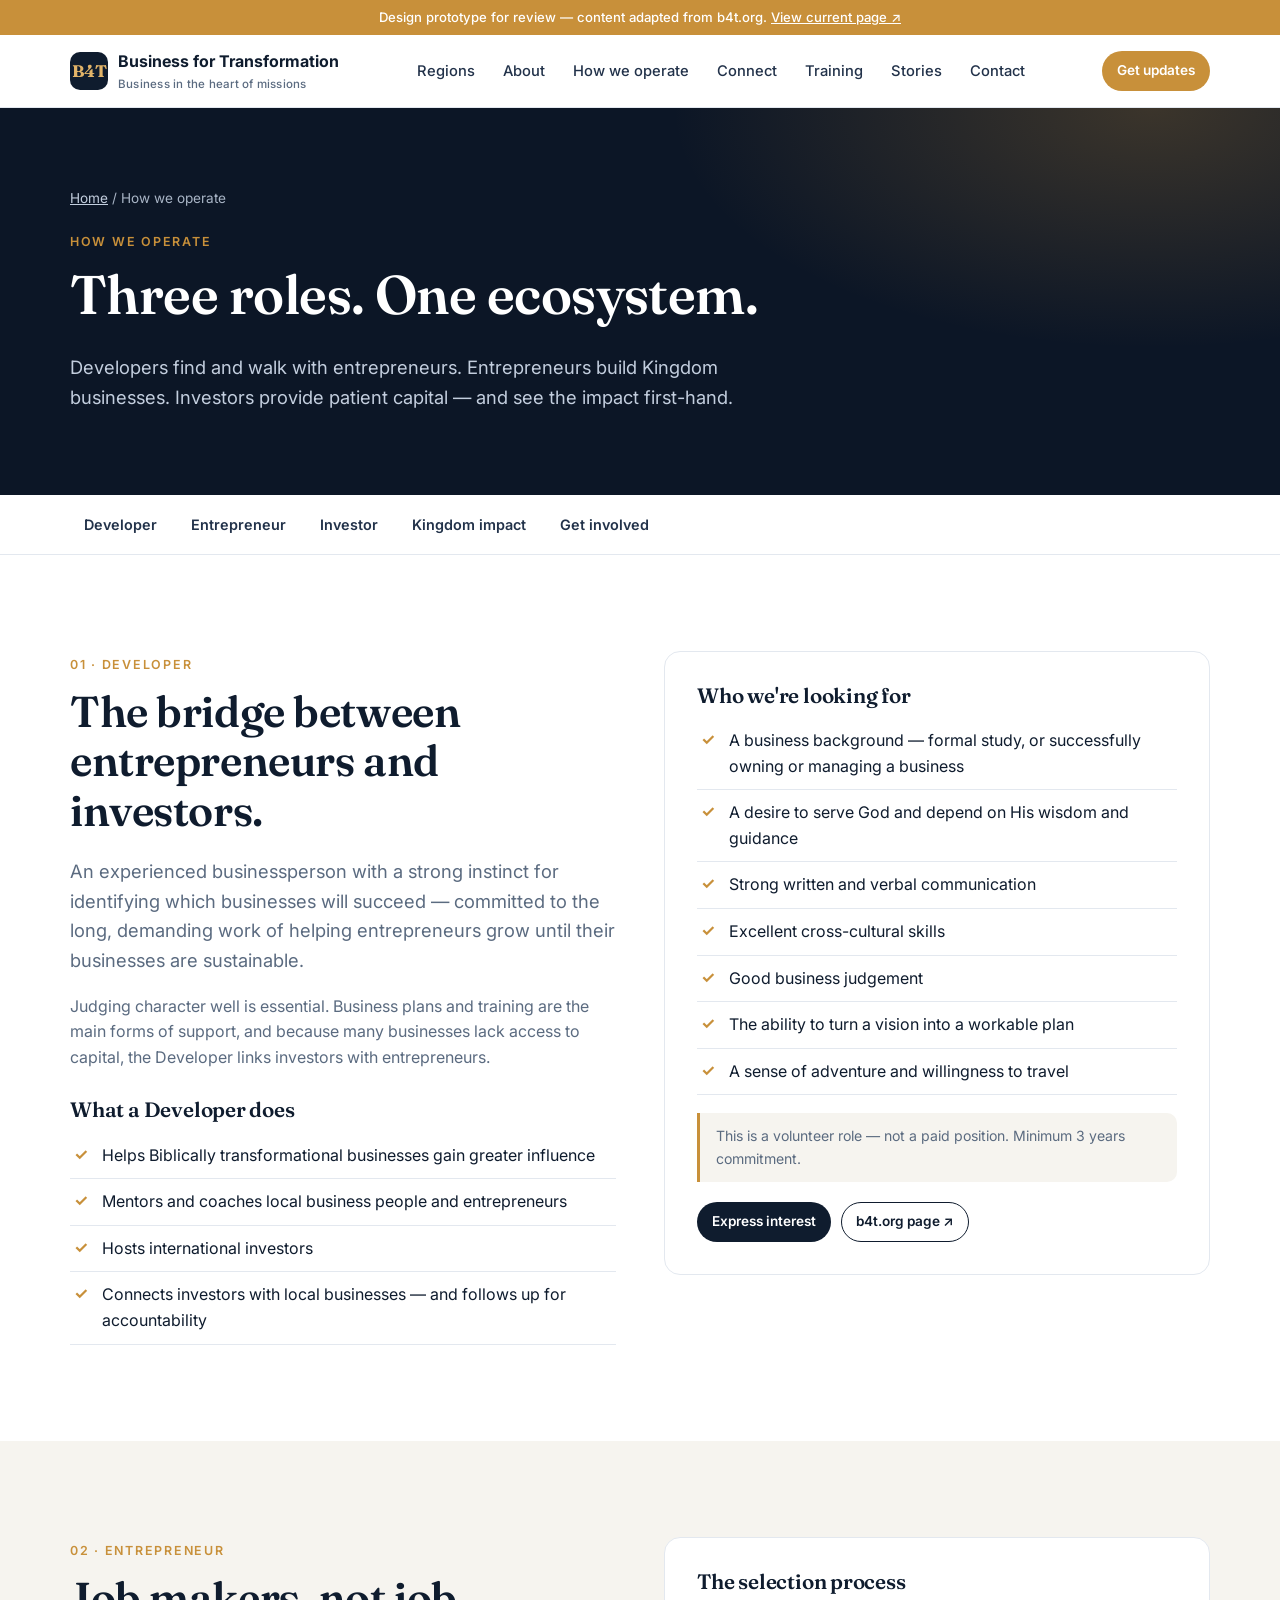
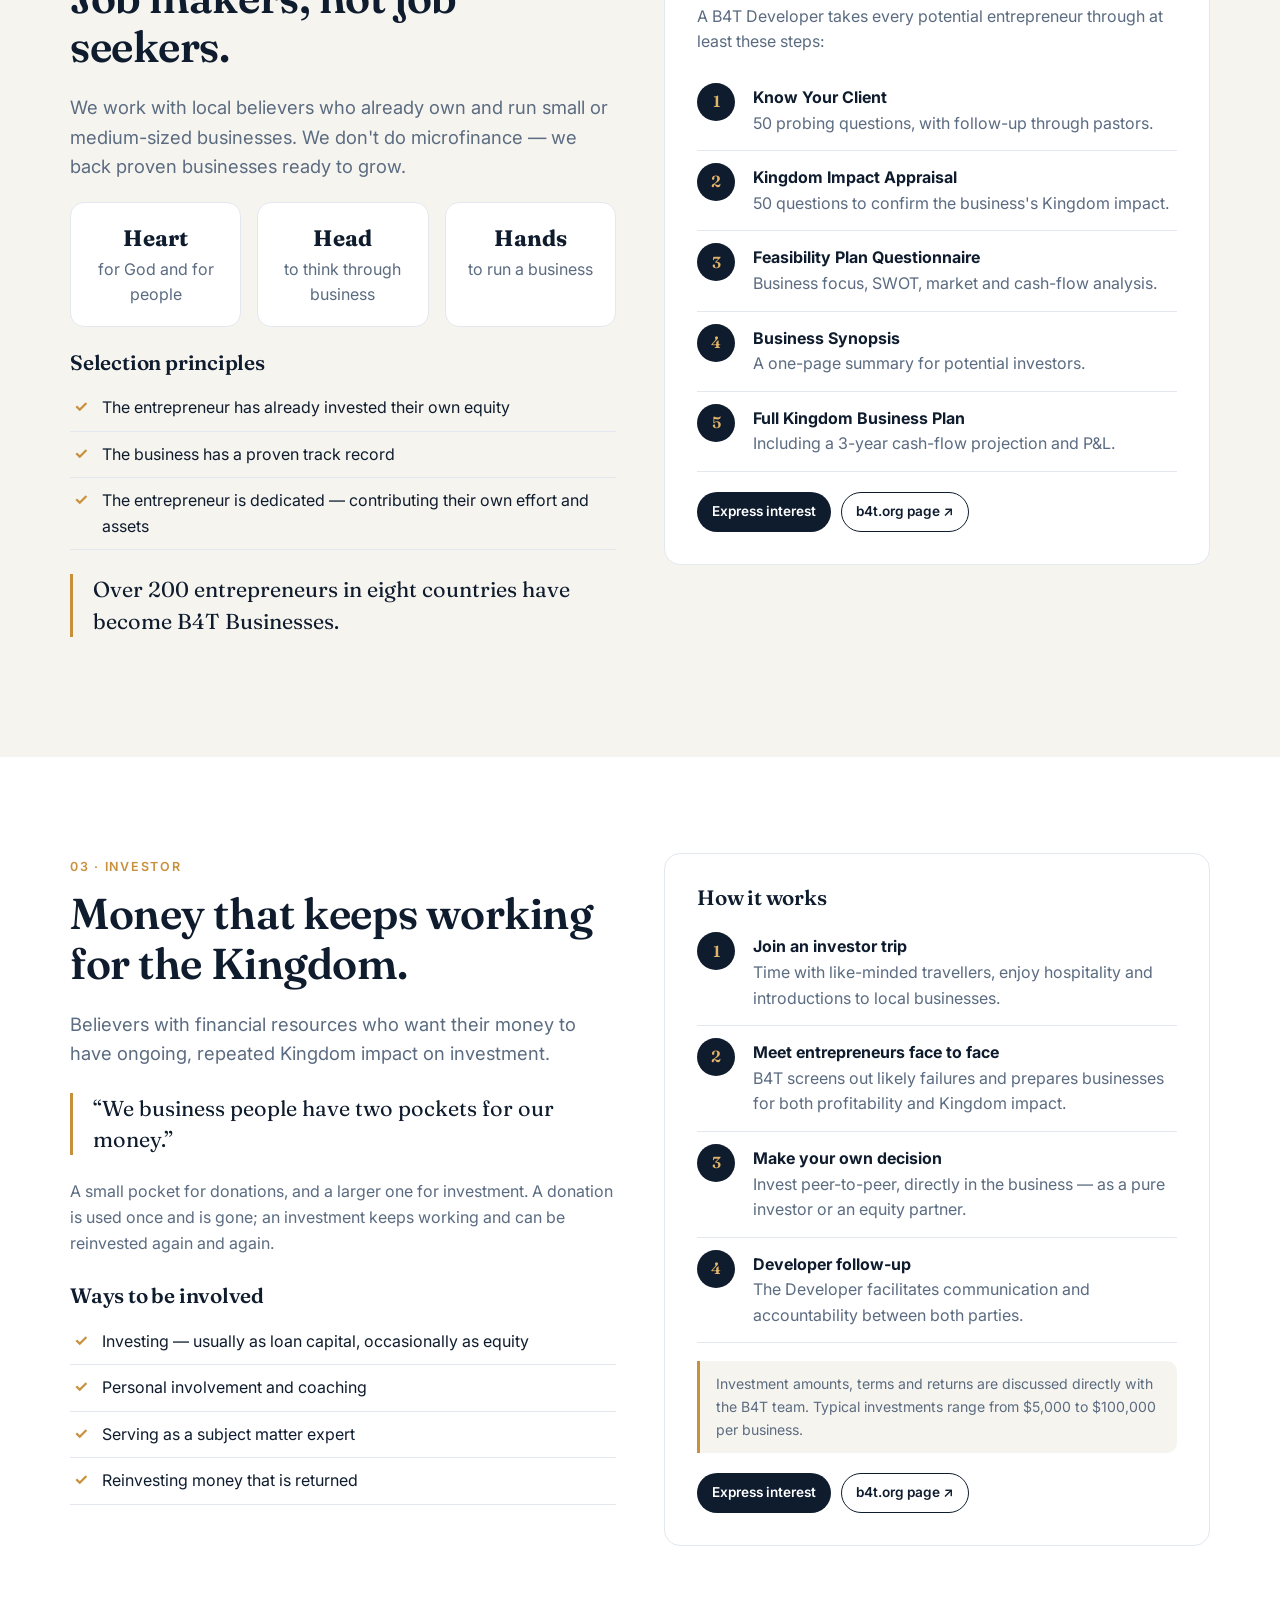
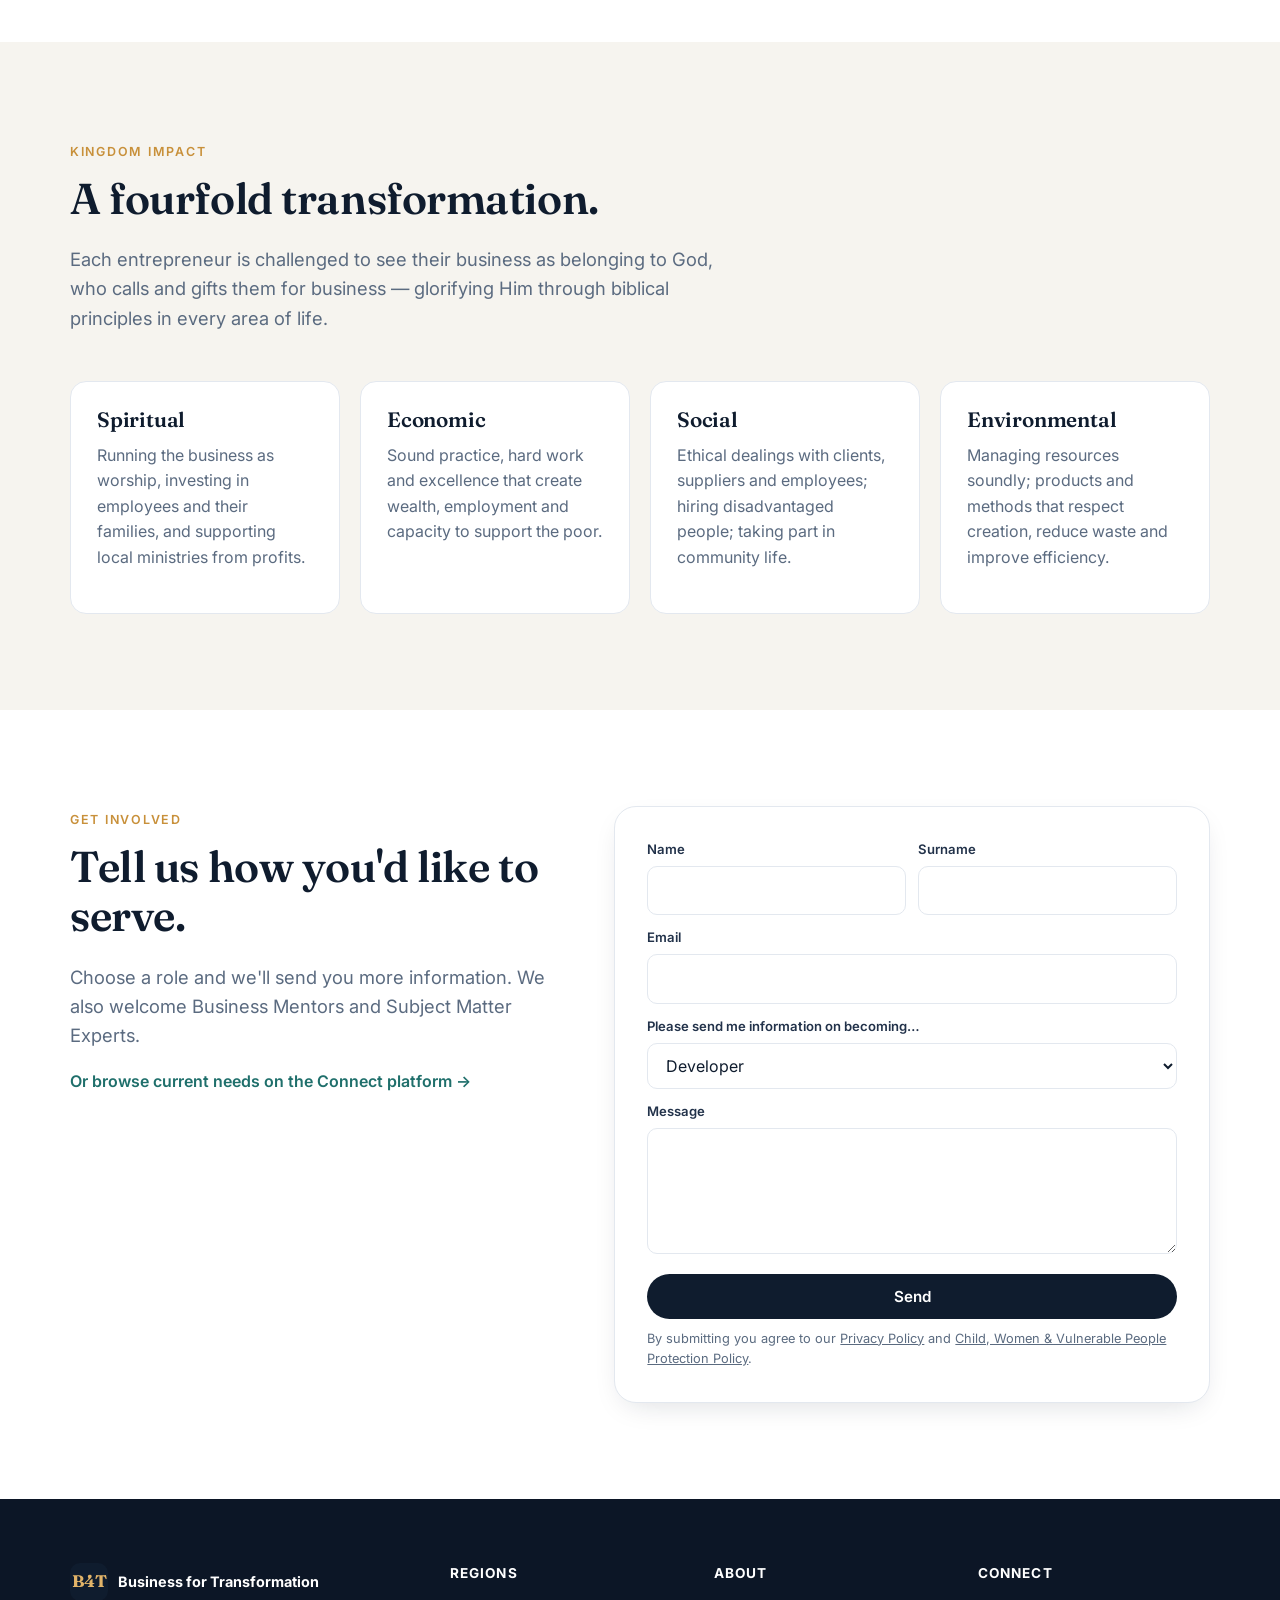
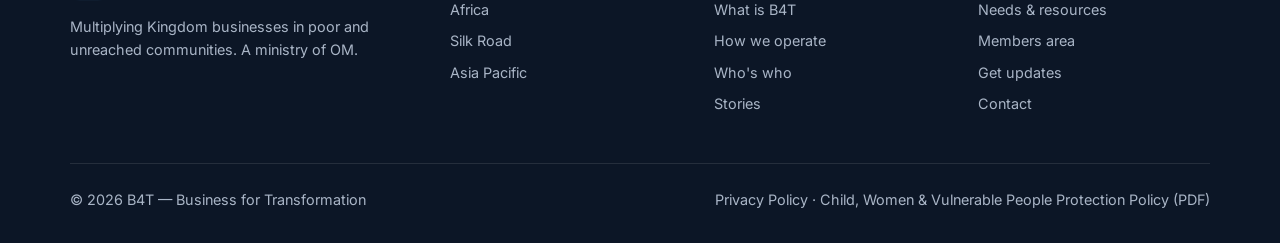
==== commit 25d6d15e: "Apply Chui En review edits (A1-A19) and B4-B7 decisions - Hero/regions/about/get-involved/how-we-ope" ====
--- a/how-we-operate.html
+++ b/how-we-operate.html
@@ -63,7 +63,7 @@
     <div>
       <span class="eyebrow">01 · Developer</span>
       <h2>The bridge between entrepreneurs and investors.</h2>
-      <p class="lead">An experienced businessperson with a strong instinct for which businesses will succeed — committed to the long, demanding work of helping entrepreneurs grow until their businesses are sustainable.</p>
+      <p class="lead">An experienced businessperson with a strong instinct for identifying which businesses will succeed — committed to the long, demanding work of helping entrepreneurs grow until their businesses are sustainable.</p>
       <p class="muted">Judging character well is essential. Business plans and training are the main forms of support, and because many businesses lack access to capital, the Developer links investors with entrepreneurs.</p>
       <h3 style="margin-top:28px">What a Developer does</h3>
       <ul class="checklist">
@@ -84,7 +84,7 @@
         <li>The ability to turn a vision into a workable plan</li>
         <li>A sense of adventure and willingness to travel</li>
       </ul>
-      <p class="note">This is a volunteer role — not a paid position.</p>
+      <p class="note">This is a volunteer role — not a paid position. Minimum 3 years commitment.</p>
       <div style="display:flex;gap:10px;flex-wrap:wrap;margin-top:20px">
         <a href="#apply" class="btn btn-dark btn-sm" data-pick="Developer">Express interest</a>
         <a href="https://b4t.org/developer/" target="_blank" rel="noopener" class="btn btn-ghost btn-sm">b4t.org page ↗</a>
@@ -100,7 +100,7 @@
       <div>
         <span class="eyebrow">02 · Entrepreneur</span>
         <h2>Job makers, not job seekers.</h2>
-        <p class="lead">We work with believers who already own and run small or medium-sized businesses. We don't do microfinance — we back proven businesses ready to grow.</p>
+        <p class="lead">We work with local believers who already own and run small or medium-sized businesses. We don't do microfinance — we back proven businesses ready to grow.</p>
         <div class="hhh">
           <div><b>Heart</b><span class="muted">for God and for people</span></div>
           <div><b>Head</b><span class="muted">to think through business</span></div>
@@ -139,7 +139,7 @@
     <div>
       <span class="eyebrow">03 · Investor</span>
       <h2>Money that keeps working for the Kingdom.</h2>
-      <p class="lead">Believers with financial resources who want their money to have ongoing, repeated Kingdom impact.</p>
+      <p class="lead">Believers with financial resources who want their money to have ongoing, repeated Kingdom impact on investment.</p>
       <p class="pull">“We business people have two pockets for our money.”</p>
       <p class="muted">A small pocket for donations, and a larger one for investment. A donation is used once and is gone; an investment keeps working and can be reinvested again and again.</p>
       <h3 style="margin-top:28px">Ways to be involved</h3>
@@ -153,7 +153,7 @@
     <div class="card" style="padding:32px">
       <h3>How it works</h3>
       <ol class="steps">
-        <li><b>Join an investor trip</b><span class="muted">Time with like-minded travellers, warm hospitality and introductions to local businesses.</span></li>
+        <li><b>Join an investor trip</b><span class="muted">Time with like-minded travellers, enjoy hospitality and introductions to local businesses.</span></li>
         <li><b>Meet entrepreneurs face to face</b><span class="muted">B4T screens out likely failures and prepares businesses for both profitability and Kingdom impact.</span></li>
         <li><b>Make your own decision</b><span class="muted">Invest peer-to-peer, directly in the business — as a pure investor or an equity partner.</span></li>
         <li><b>Developer follow-up</b><span class="muted">The Developer facilitates communication and accountability between both parties.</span></li>
@@ -176,10 +176,10 @@
       <p class="lead">Each entrepreneur is challenged to see their business as belonging to God, who calls and gifts them for business — glorifying Him through biblical principles in every area of life.</p>
     </div>
     <div class="grid-4">
+      <div class="card"><h3>Spiritual</h3><p class="muted">Running the business as worship, investing in employees and their families, and supporting local ministries from profits.</p></div>
+      <div class="card"><h3>Economic</h3><p class="muted">Sound practice, hard work and excellence that create wealth, employment and capacity to support the poor.</p></div>
       <div class="card"><h3>Social</h3><p class="muted">Ethical dealings with clients, suppliers and employees; hiring disadvantaged people; taking part in community life.</p></div>
       <div class="card"><h3>Environmental</h3><p class="muted">Managing resources soundly; products and methods that respect creation, reduce waste and improve efficiency.</p></div>
-      <div class="card"><h3>Economic</h3><p class="muted">Sound practice, hard work and excellence that create wealth, employment and capacity to support the poor.</p></div>
-      <div class="card"><h3>Spiritual</h3><p class="muted">Running the business as worship, investing in employees and their families, and supporting local ministries from profits.</p></div>
     </div>
   </div>
 </section>
--- a/styles.css
+++ b/styles.css
@@ -46,7 +46,7 @@
 .brand-mark{width:38px;height:38px;border-radius:10px;background:var(--ink);color:var(--gold-2);display:grid;place-items:center;font-family:"Fraunces",serif;font-size:1.05rem}
 .brand small{display:block;font-weight:500;font-size:.72rem;color:var(--muted);letter-spacing:.02em}
 .nav-links{display:flex;gap:4px;list-style:none;margin:0;padding:0}
-.nav-links a{text-decoration:none;font-size:.92rem;font-weight:500;padding:8px 12px;border-radius:8px;color:var(--ink-2)}
+.nav-links a{white-space:nowrap;text-decoration:none;font-size:.92rem;font-weight:500;padding:8px 12px;border-radius:8px;color:var(--ink-2)}
 .nav-links a:hover{background:var(--bg-soft)}
 .nav-actions{display:flex;gap:8px;align-items:center}
 .menu-btn{display:none;background:none;border:0;font-size:1.6rem;cursor:pointer;color:var(--ink)}
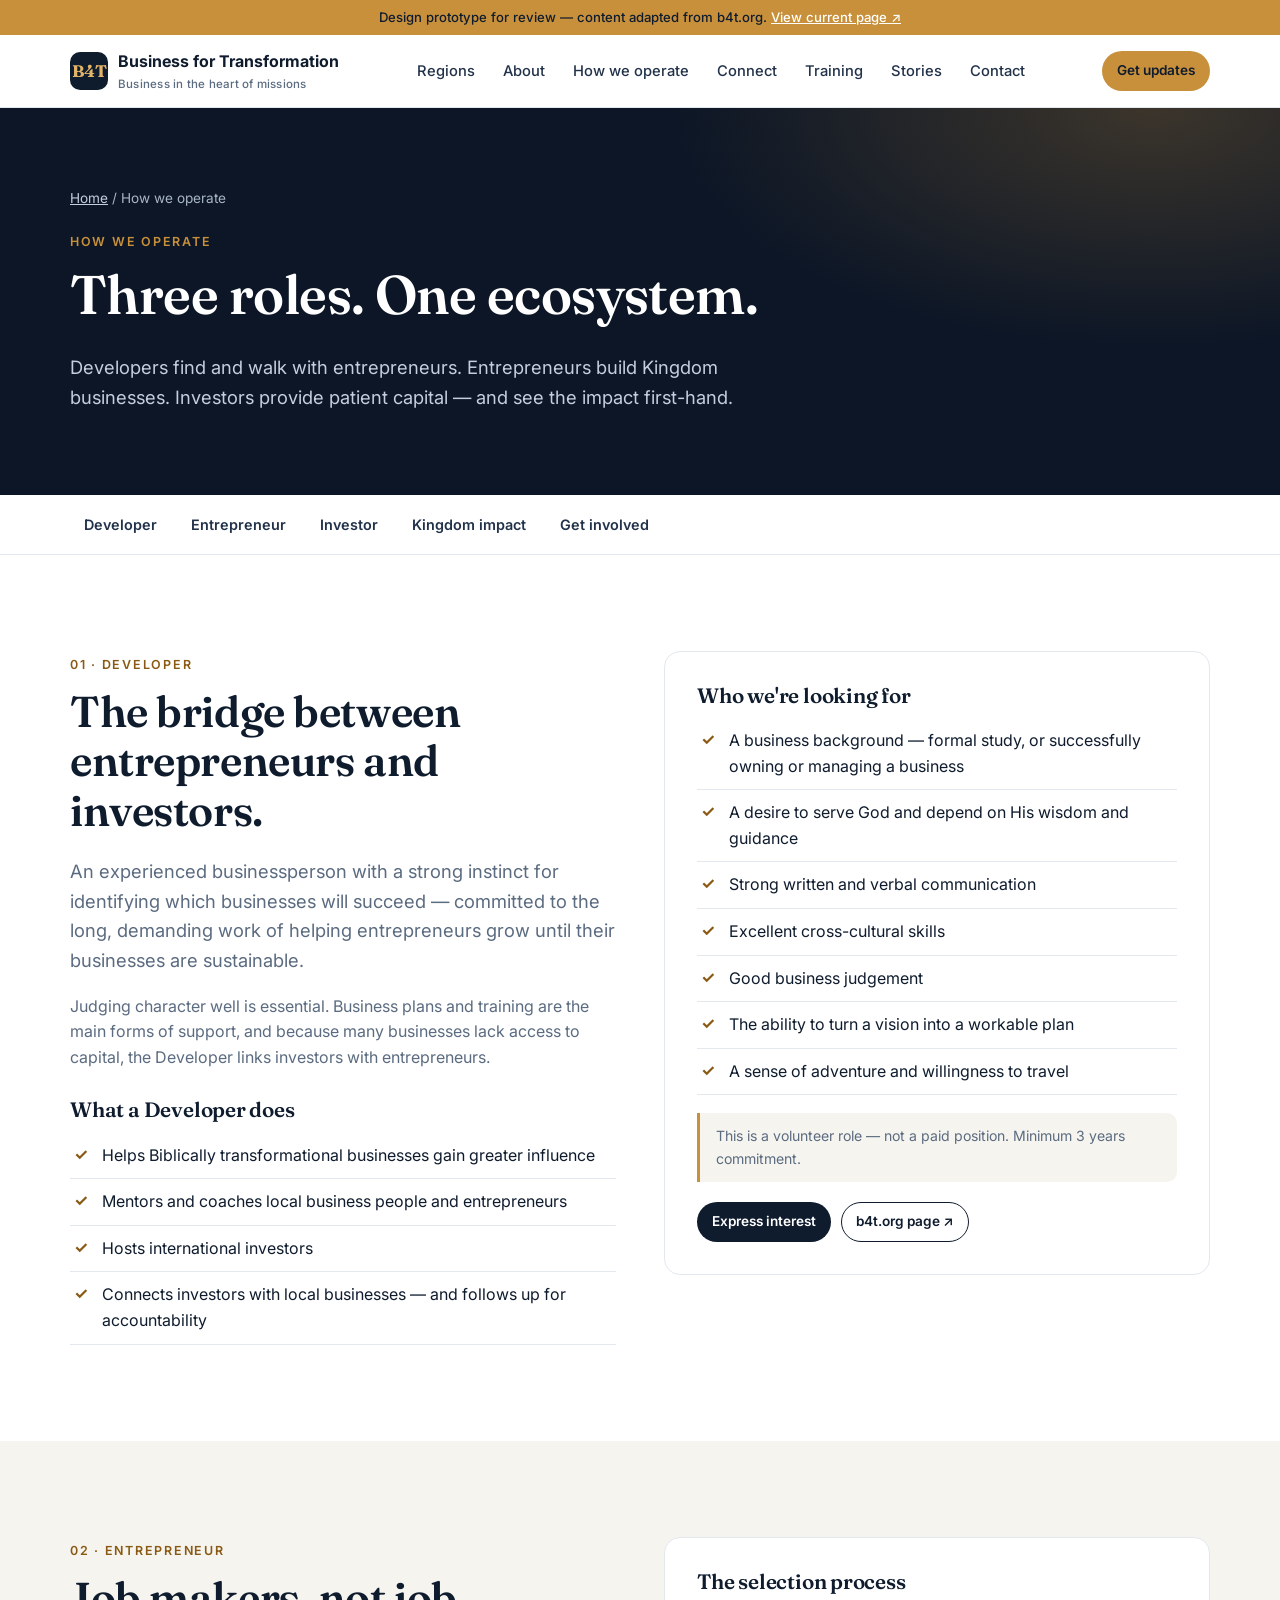
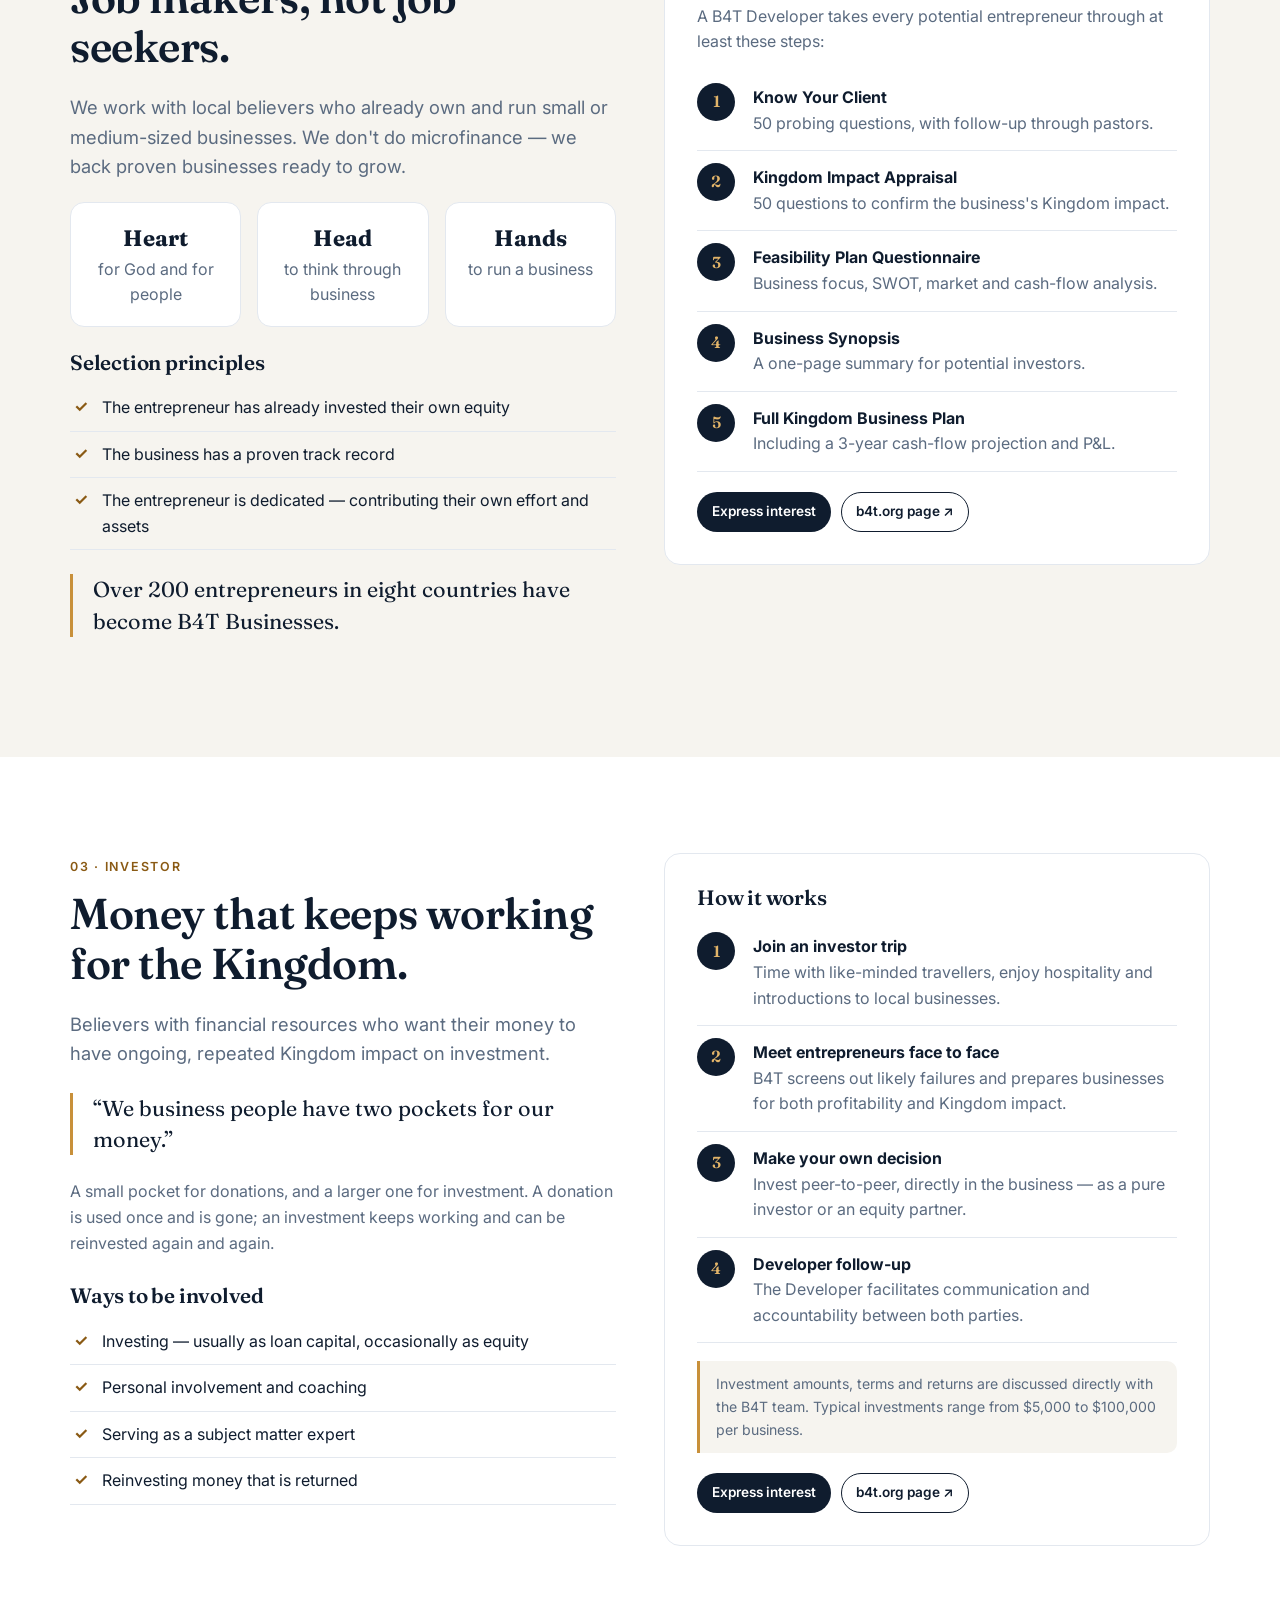
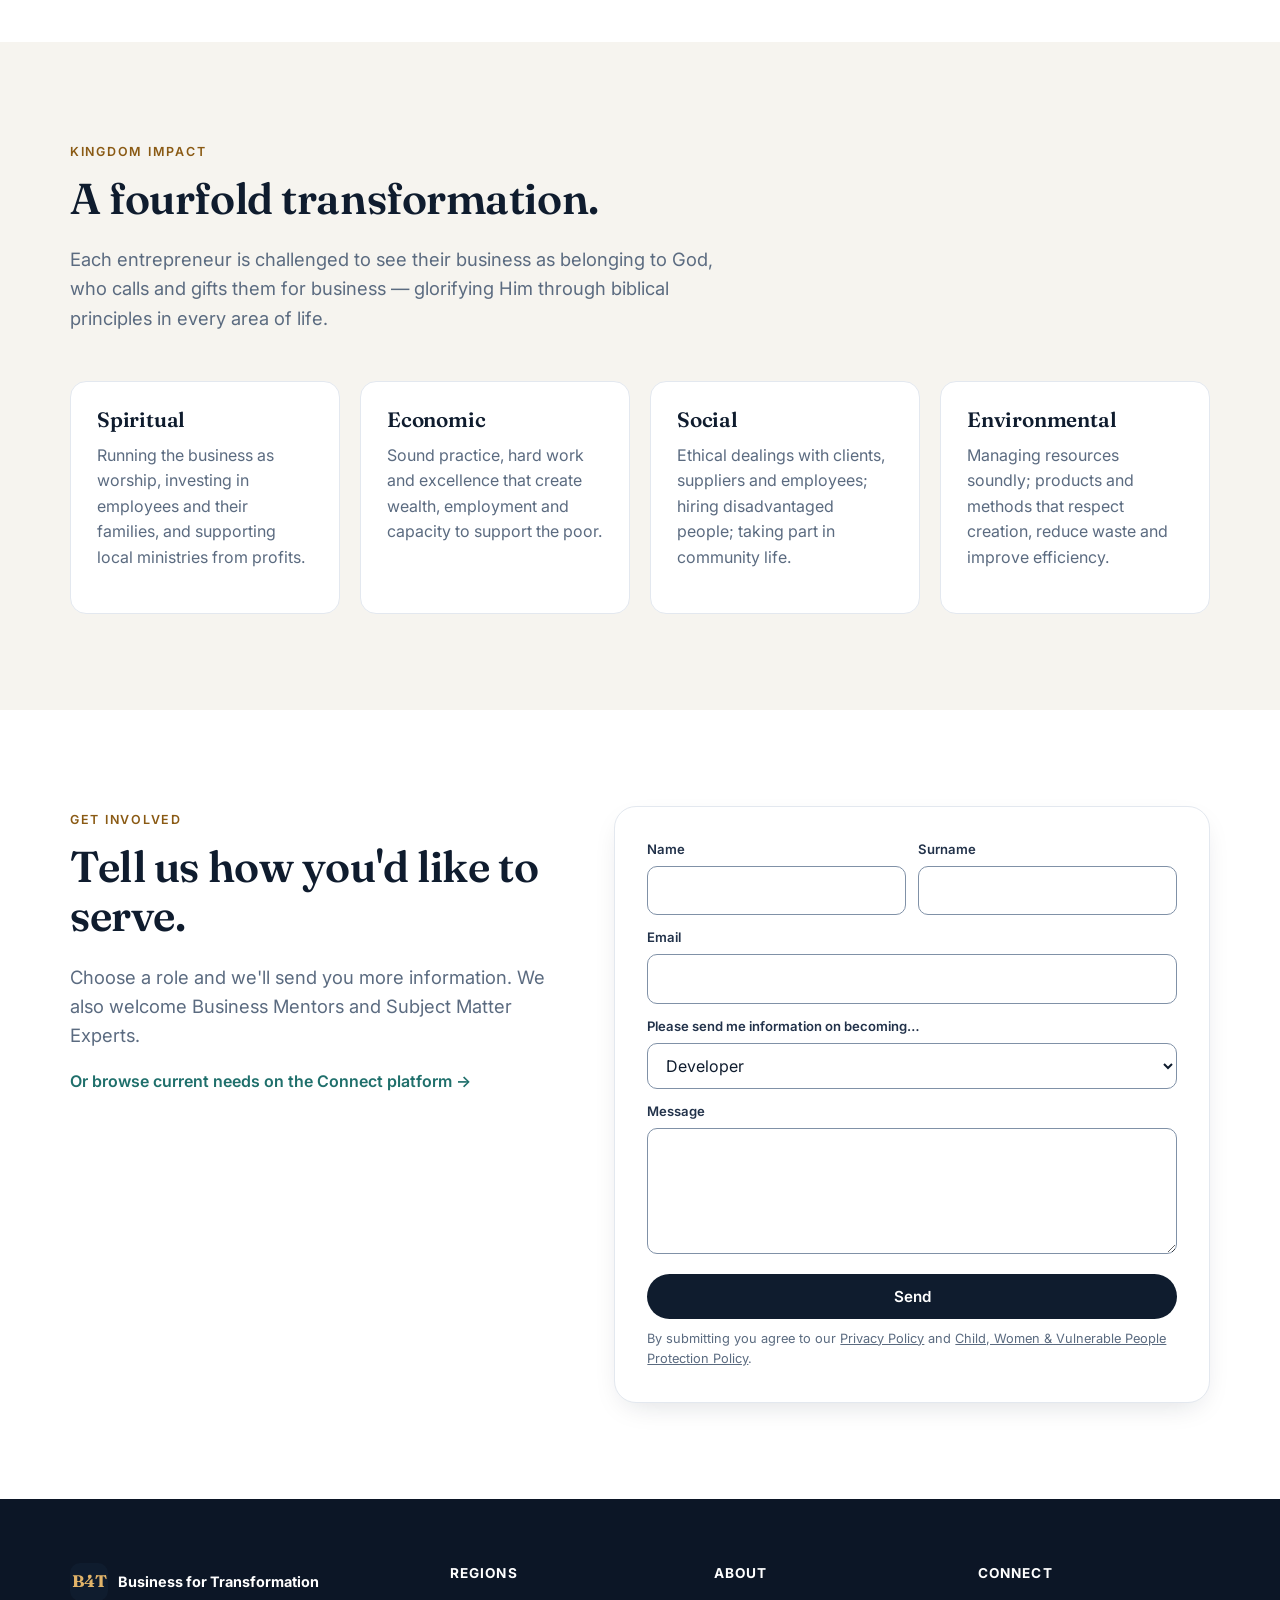
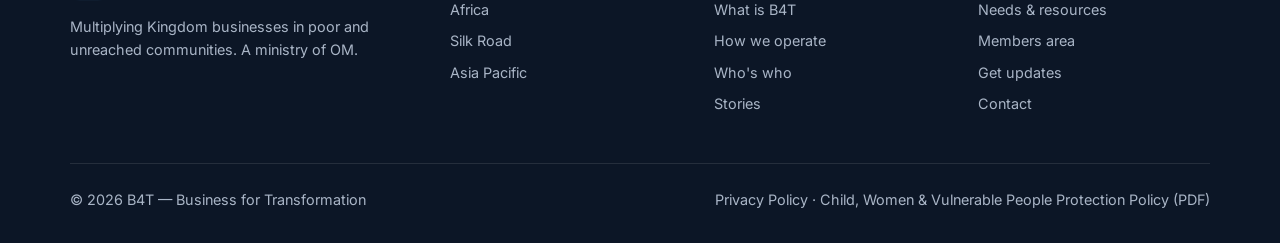
==== commit 847c8b1e: "Swap hero headline/eyebrow; accessibility floor fixes - H1 now "Business for Transformation."; eyebr" ====
--- a/how-we-operate.html
+++ b/how-we-operate.html
@@ -12,6 +12,7 @@
 <link rel="icon" href="data:image/svg+xml,<svg xmlns='http://www.w3.org/2000/svg' viewBox='0 0 64 64'><rect width='64' height='64' rx='14' fill='%230f1c2e'/><text x='32' y='42' font-size='26' text-anchor='middle' fill='%23e2b469' font-family='Georgia' font-weight='700'>B4T</text></svg>">
 </head>
 <body>
+<a class="skip-link" href="#main">Skip to main content</a>
 
 <div class="proto-banner">Design prototype for review — content adapted from b4t.org. <a href="https://b4t.org/how-we-operate/" target="_blank" rel="noopener">View current page ↗</a></div>
 
@@ -37,7 +38,7 @@
   </div>
 </header>
 
-<main>
+<main id="main">
 <section class="page-hero">
   <div class="container">
     <div class="crumbs"><a href="index.html">Home</a> / How we operate</div>
--- a/styles.css
+++ b/styles.css
@@ -296,3 +296,23 @@
   .section{padding:72px 0}
   .hero{padding:72px 0 56px}
 }
+
+/* --- Accessibility floor (review round 2) --- */
+:root{--gold-ink:#8a5a14}
+/* Gold text on light backgrounds failed AA (2.5-2.8:1); darker gold is 5.4-5.9:1. Dark sections keep the bright gold. */
+.eyebrow,.vm-card h4,.socials a:hover{color:var(--gold-ink)}
+.hero .eyebrow,.page-hero .eyebrow,.section.dark .eyebrow,.site-footer .eyebrow{color:var(--gold)}
+.checklist li::before{color:var(--gold-ink)}
+/* White on gold was 2.8:1; ink on gold is 6.1:1 */
+.btn-primary,.proto-banner{color:var(--ink)}
+/* Visible keyboard focus on light and dark backgrounds */
+:focus-visible{outline:2px solid #fff;outline-offset:2px;box-shadow:0 0 0 2px var(--ink)}
+select:focus-visible,input:focus-visible,textarea:focus-visible{outline:2px solid #fff;outline-offset:2px;box-shadow:0 0 0 2px var(--ink);border-color:var(--ink)}
+/* Form field borders: 3.2:1 against white */
+select,input,textarea{border-color:#8091a7}
+.skip-link{position:absolute;left:12px;top:-60px;z-index:100;background:var(--ink);color:#fff;padding:10px 16px;border-radius:8px;font-weight:600;text-decoration:none}
+.skip-link:focus{top:12px}
+@media (prefers-reduced-motion:reduce){
+  html{scroll-behavior:auto}
+  *,*::before,*::after{transition-duration:.01ms!important;animation-duration:.01ms!important;animation-iteration-count:1!important}
+}
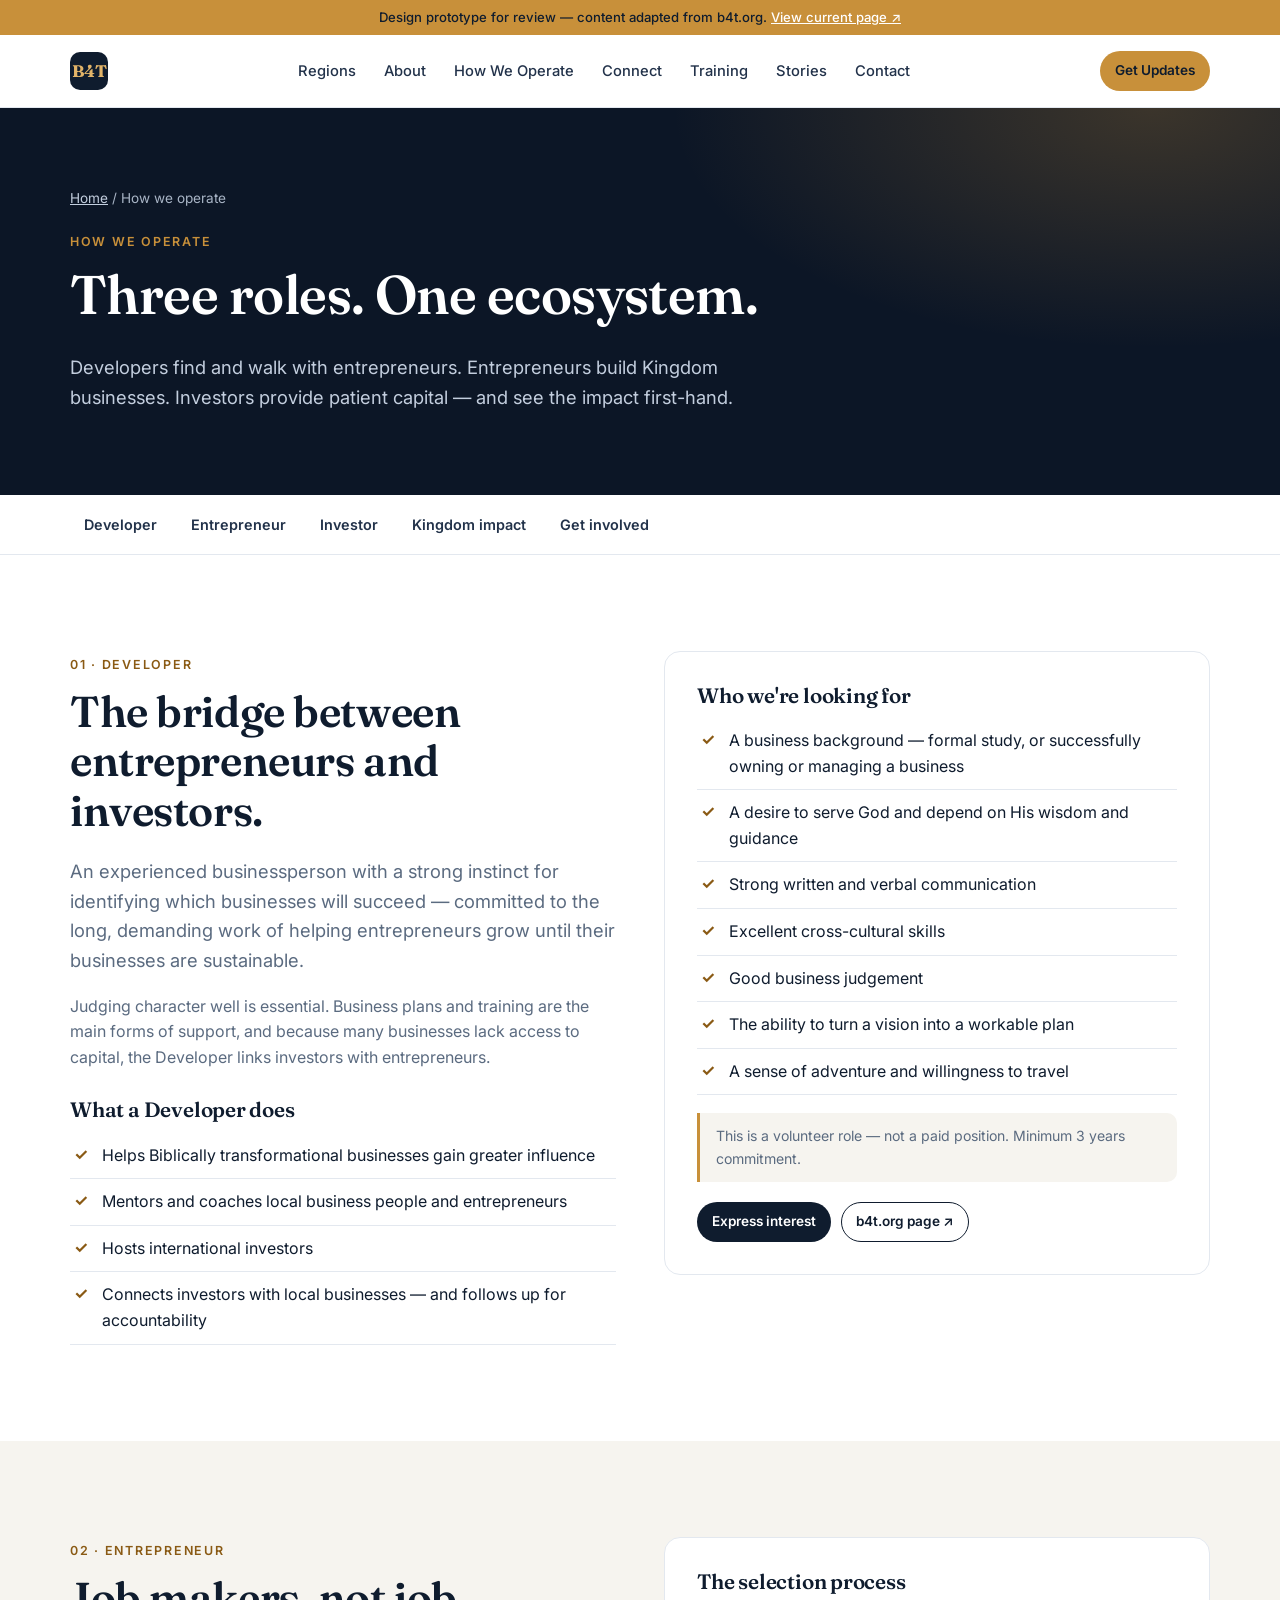
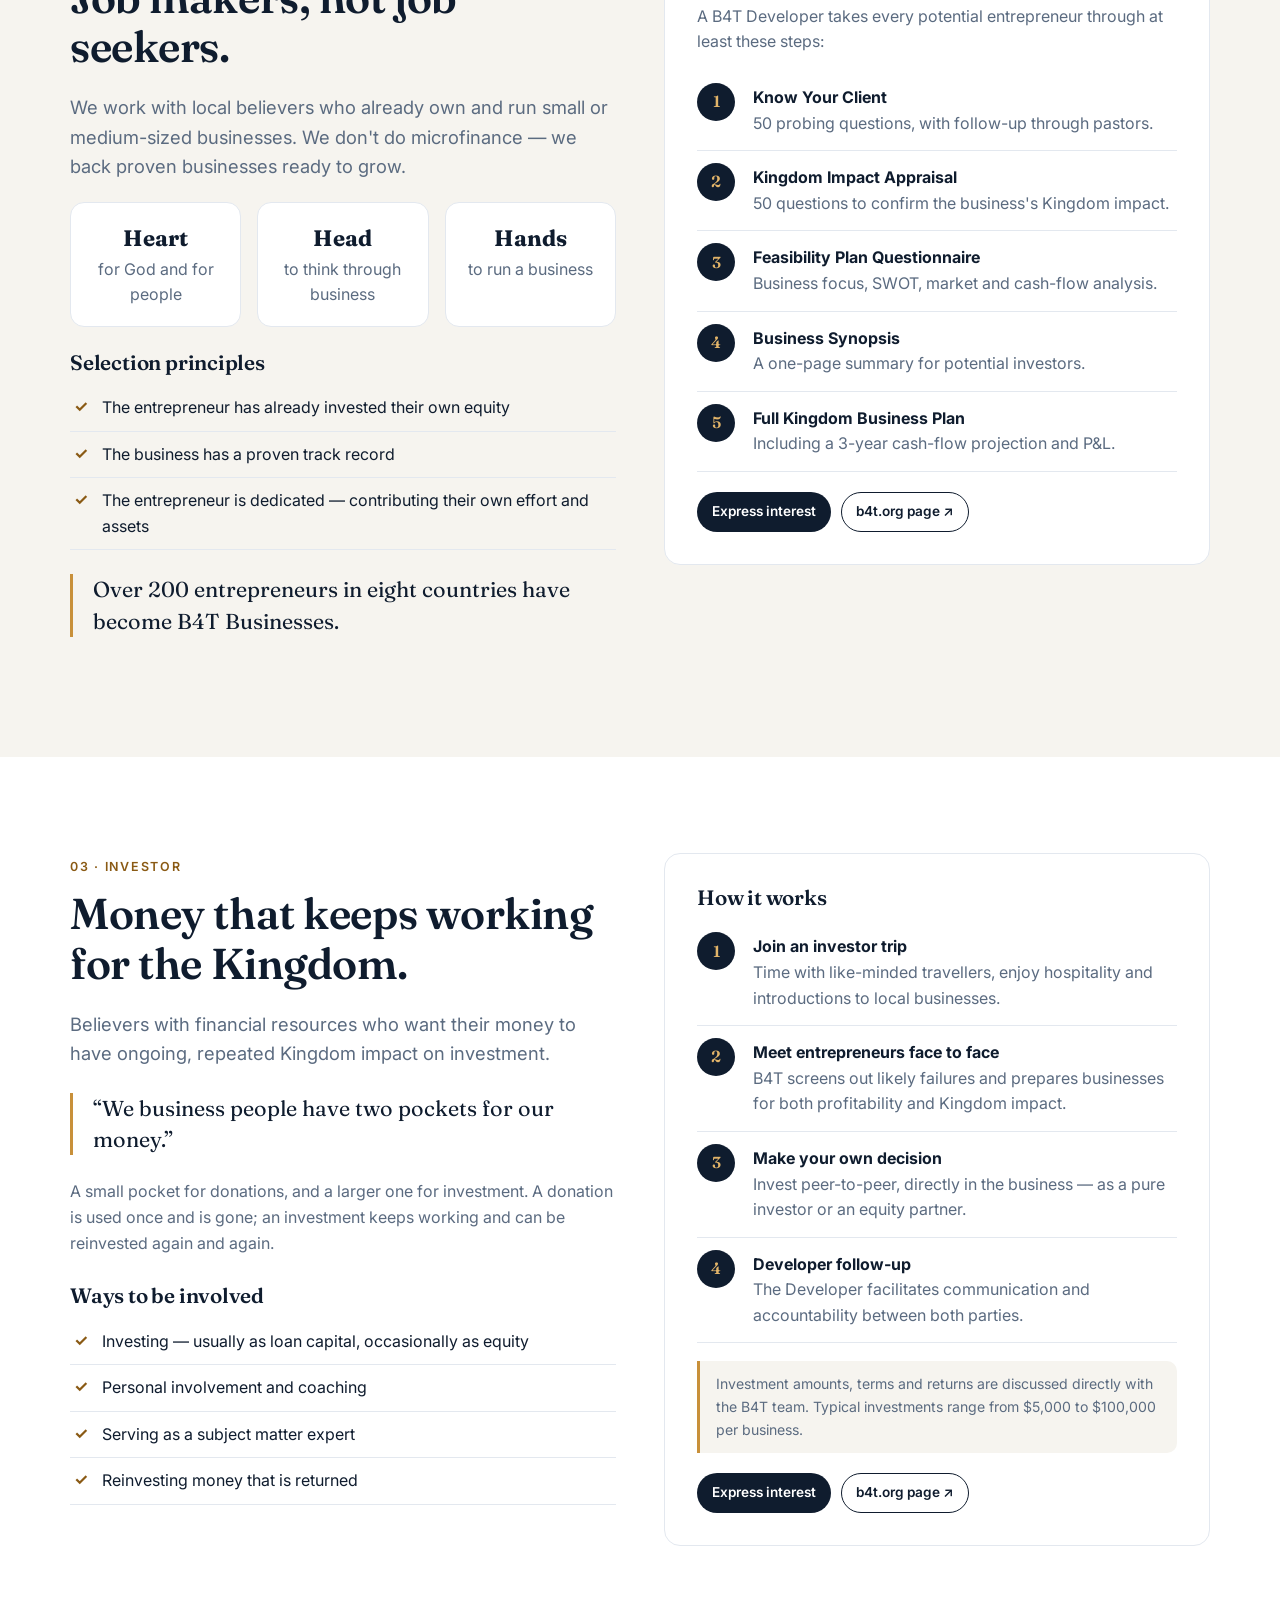
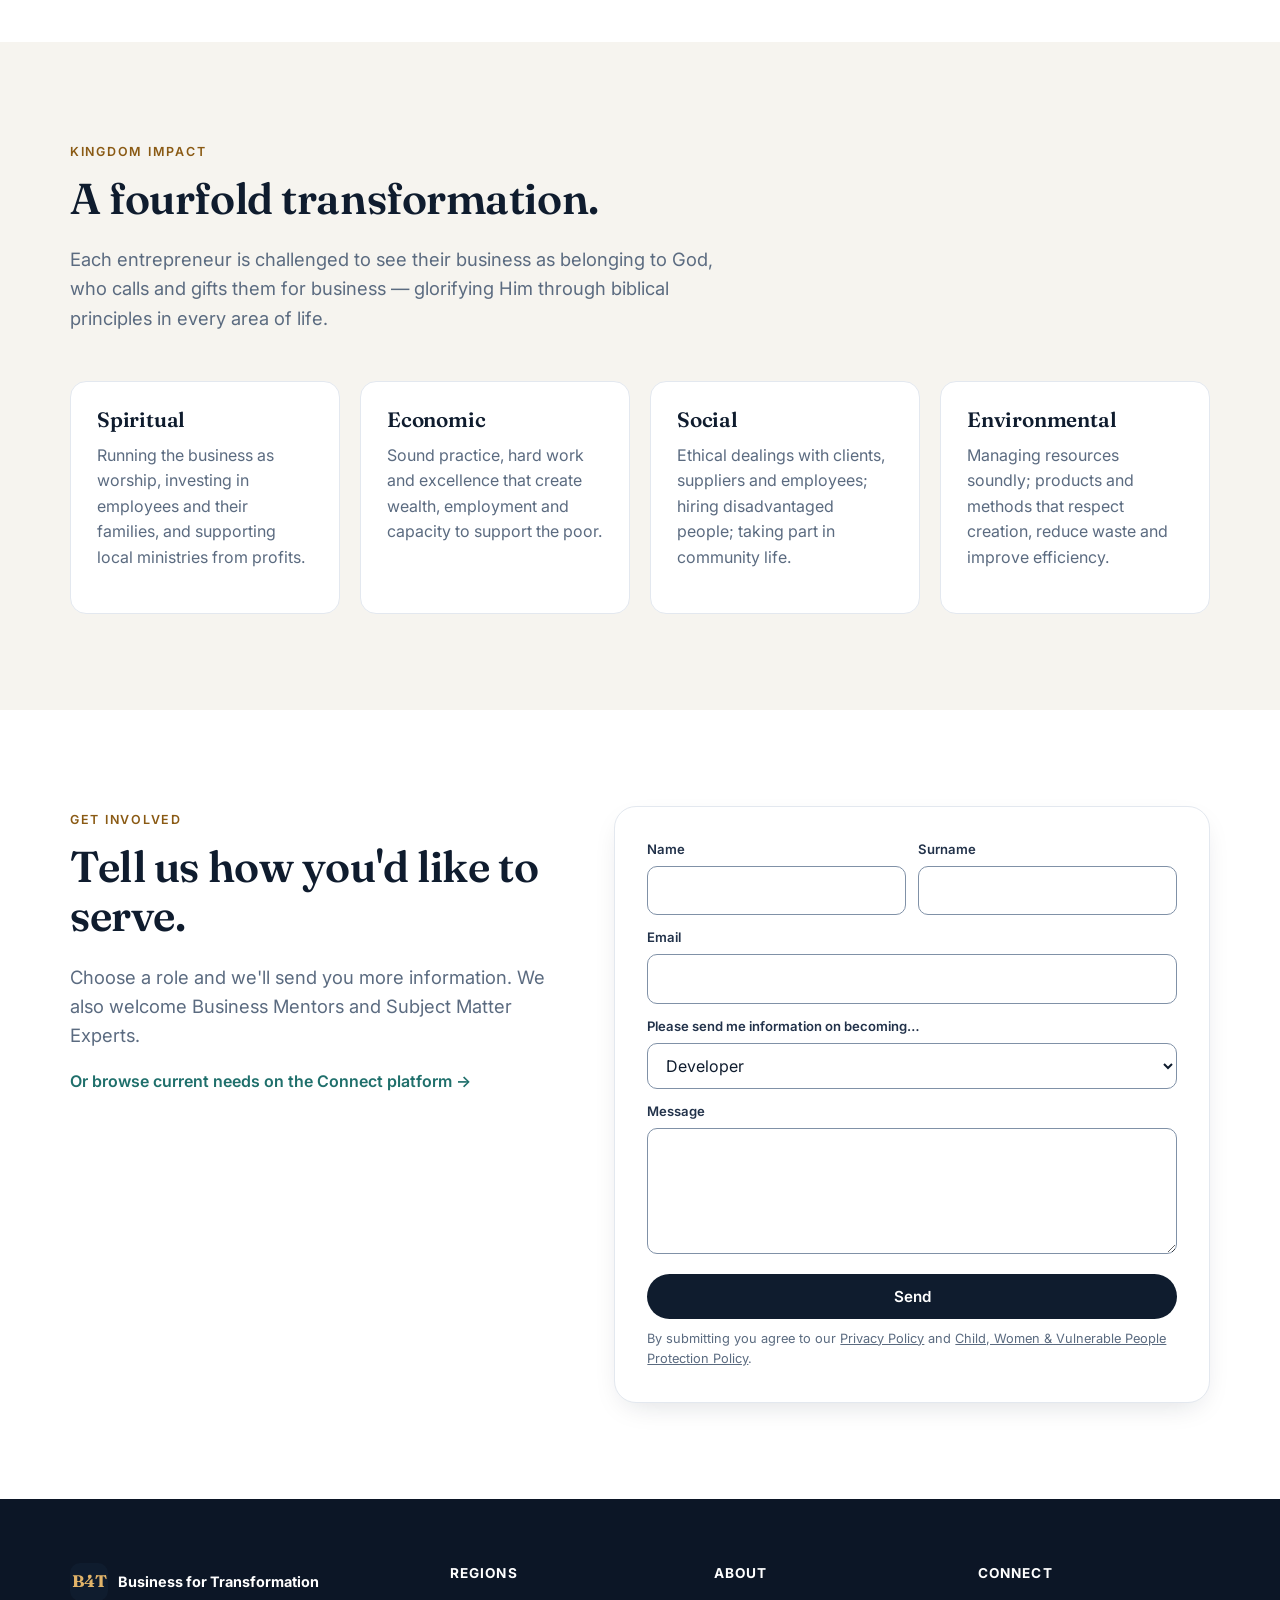
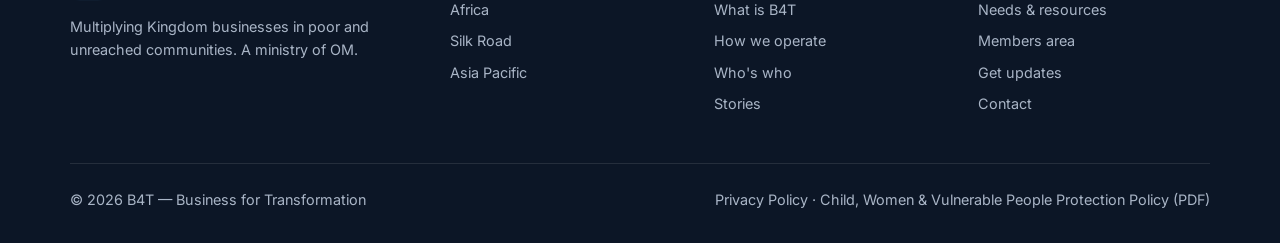
==== commit b552d0ee: "Simplify nav brand to logo; capitalise nav labels; keep nav buttons on one line Co-Authored-By: Clau" ====
--- a/how-we-operate.html
+++ b/how-we-operate.html
@@ -20,19 +20,18 @@
   <div class="container nav">
     <a href="index.html" class="brand" aria-label="B4T home">
       <span class="brand-mark">B4T</span>
-      <span>Business for Transformation<small>Business in the heart of missions</small></span>
     </a>
     <ul class="nav-links" id="navLinks">
       <li><a href="index.html#regions">Regions</a></li>
       <li><a href="index.html#about">About</a></li>
-      <li><a href="how-we-operate.html" aria-current="page">How we operate</a></li>
+      <li><a href="how-we-operate.html" aria-current="page">How We Operate</a></li>
       <li><a href="index.html#connect">Connect</a></li>
       <li><a href="index.html#training">Training</a></li>
       <li><a href="index.html#stories">Stories</a></li>
       <li><a href="index.html#contact">Contact</a></li>
     </ul>
     <div class="nav-actions">
-      <a href="index.html#updates" class="btn btn-primary btn-sm">Get updates</a>
+      <a href="index.html#updates" class="btn btn-primary btn-sm">Get Updates</a>
       <button class="menu-btn" id="menuBtn" aria-label="Open menu" aria-expanded="false">☰</button>
     </div>
   </div>
--- a/styles.css
+++ b/styles.css
@@ -316,3 +316,10 @@
   html{scroll-behavior:auto}
   *,*::before,*::after{transition-duration:.01ms!important;animation-duration:.01ms!important;animation-iteration-count:1!important}
 }
+
+/* Hero tagline sits just under the headline */
+.hero h1{margin-bottom:.25em}
+.hero .hero-tagline{display:block;margin-bottom:24px}
+
+/* Nav buttons stay on one line and aligned */
+.nav-actions .btn{white-space:nowrap}
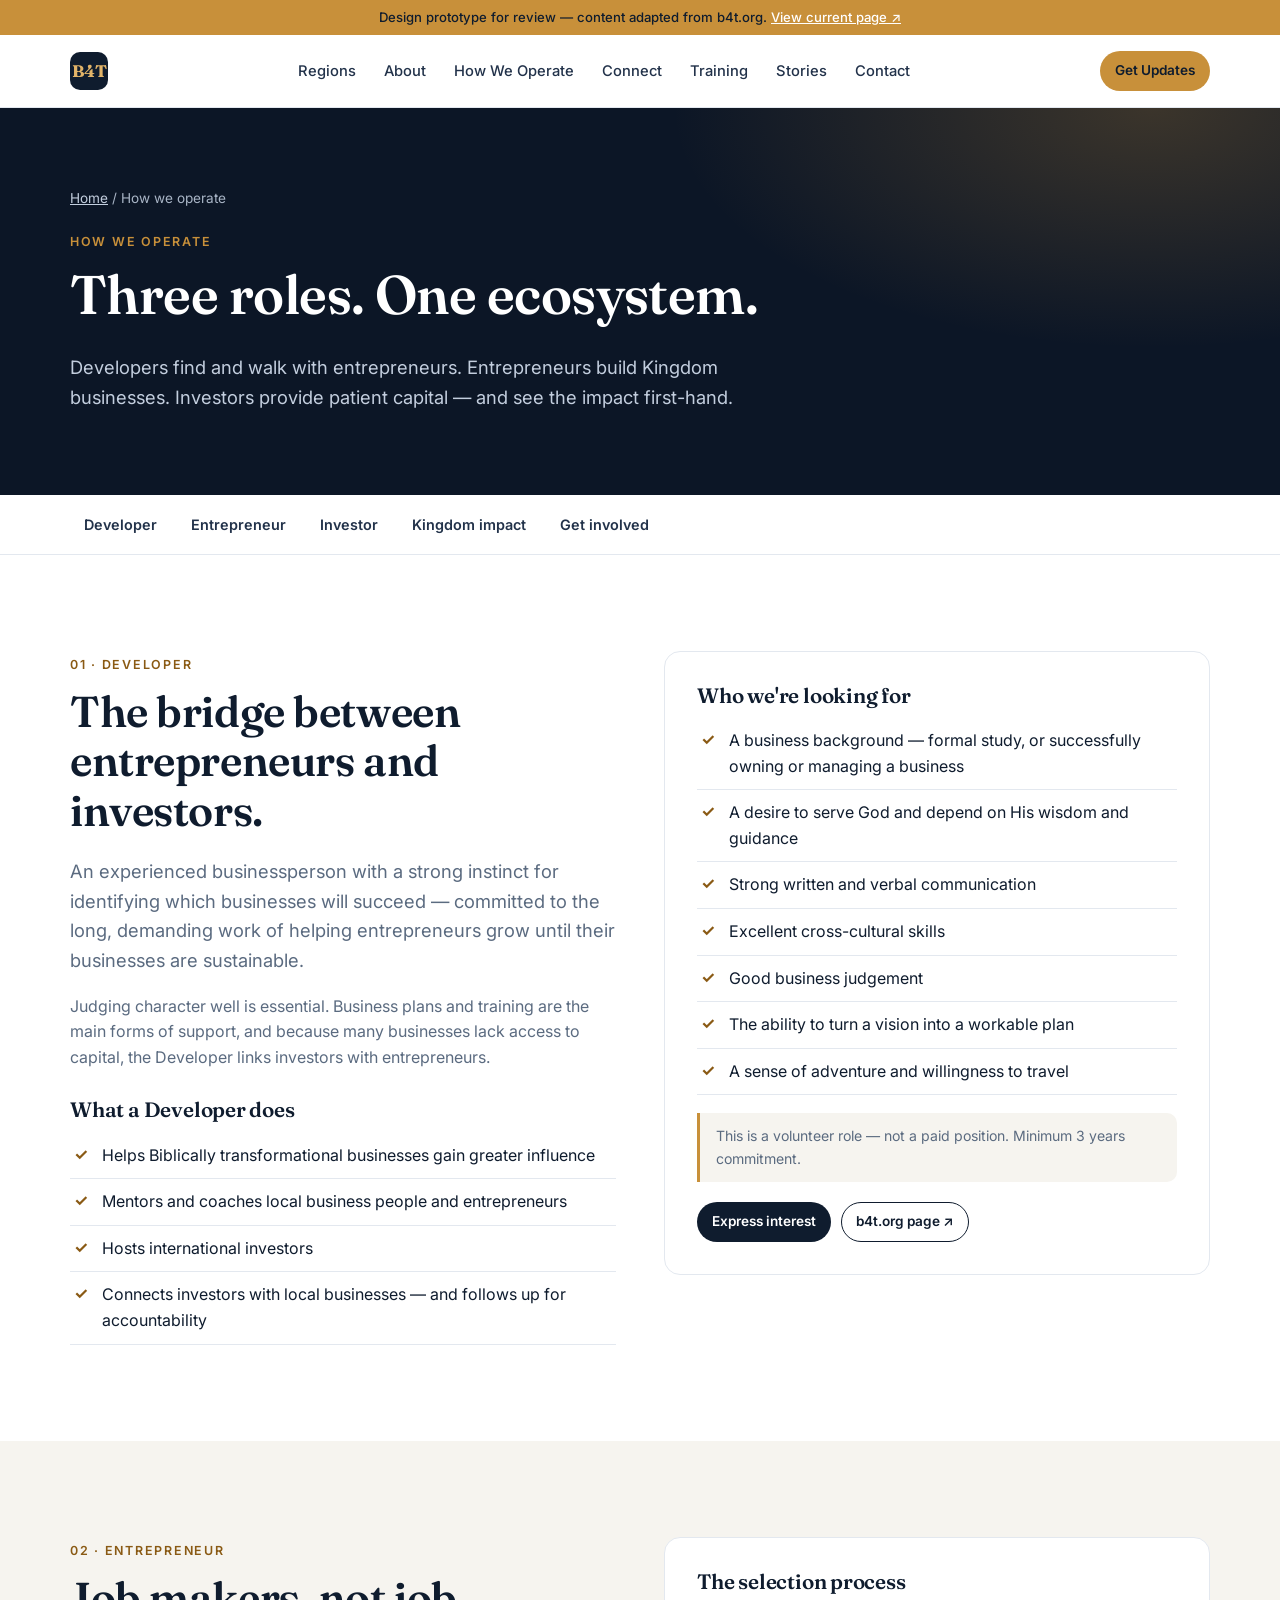
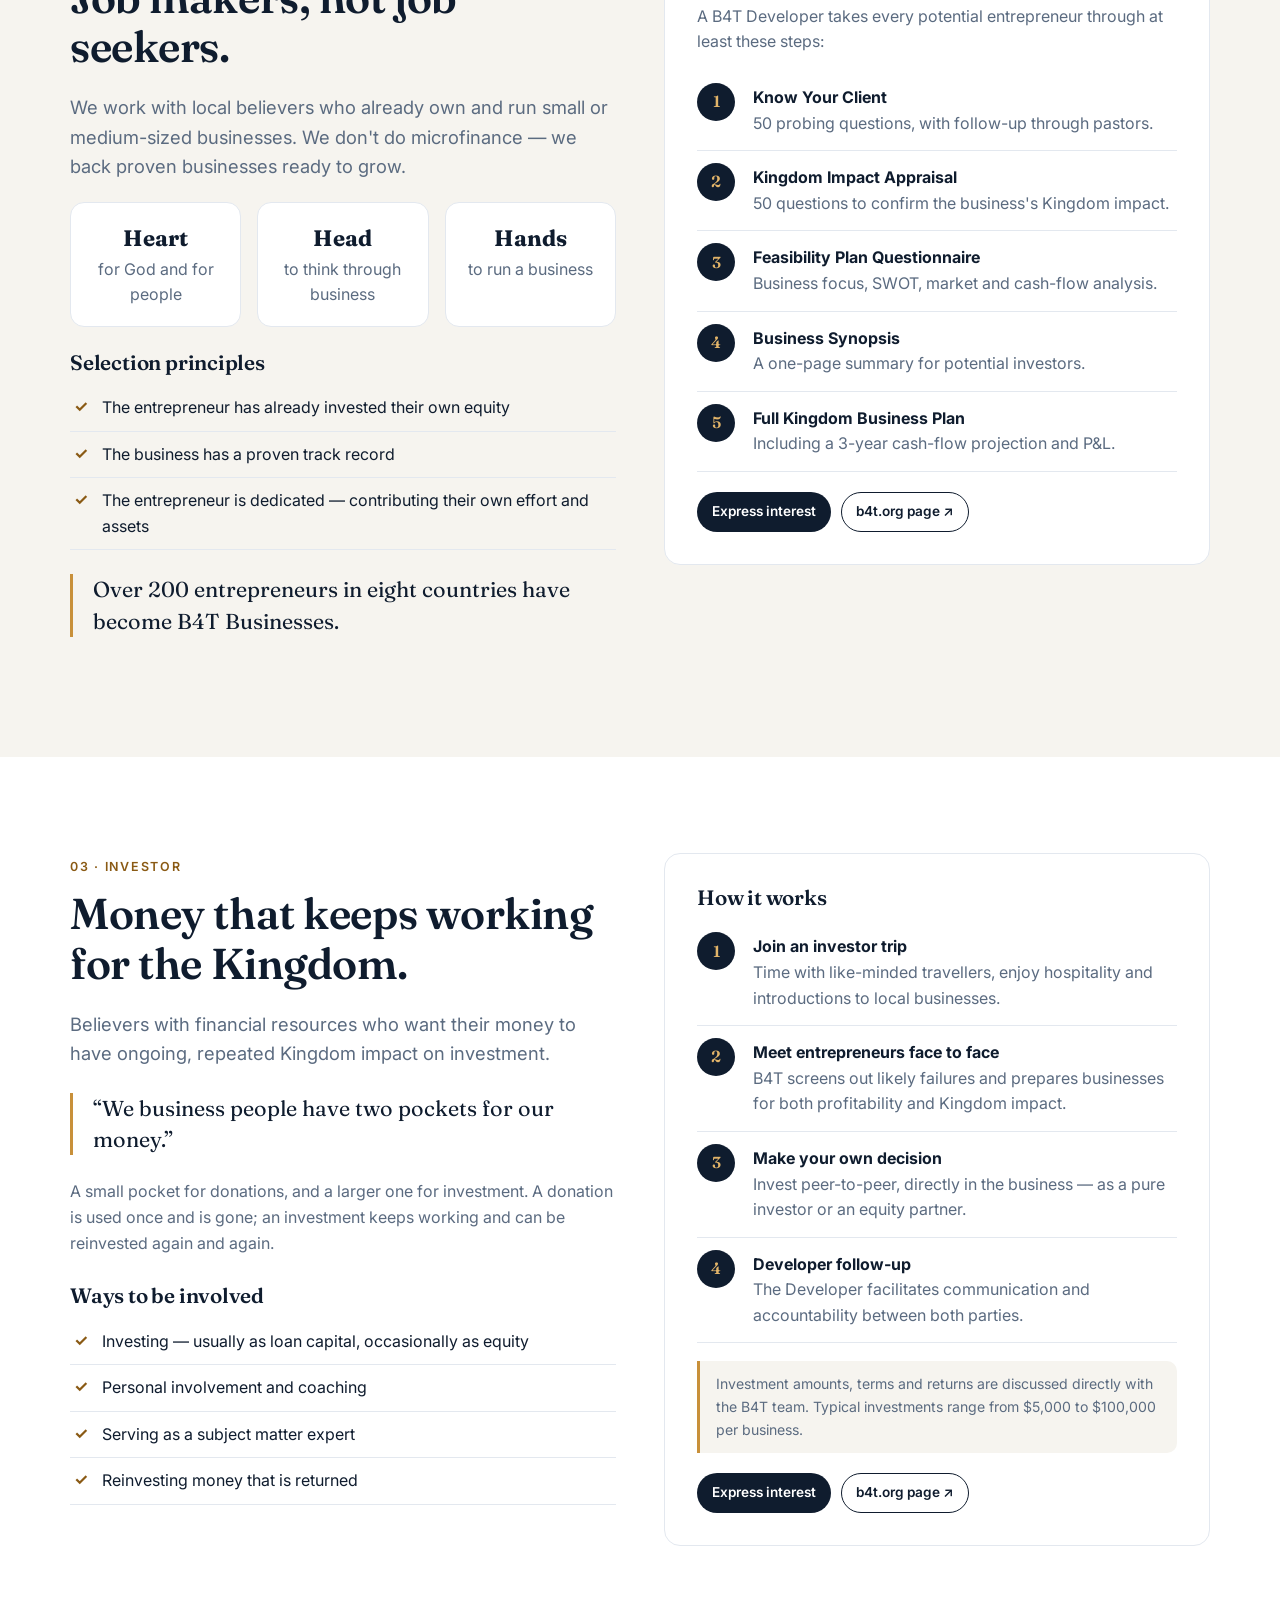
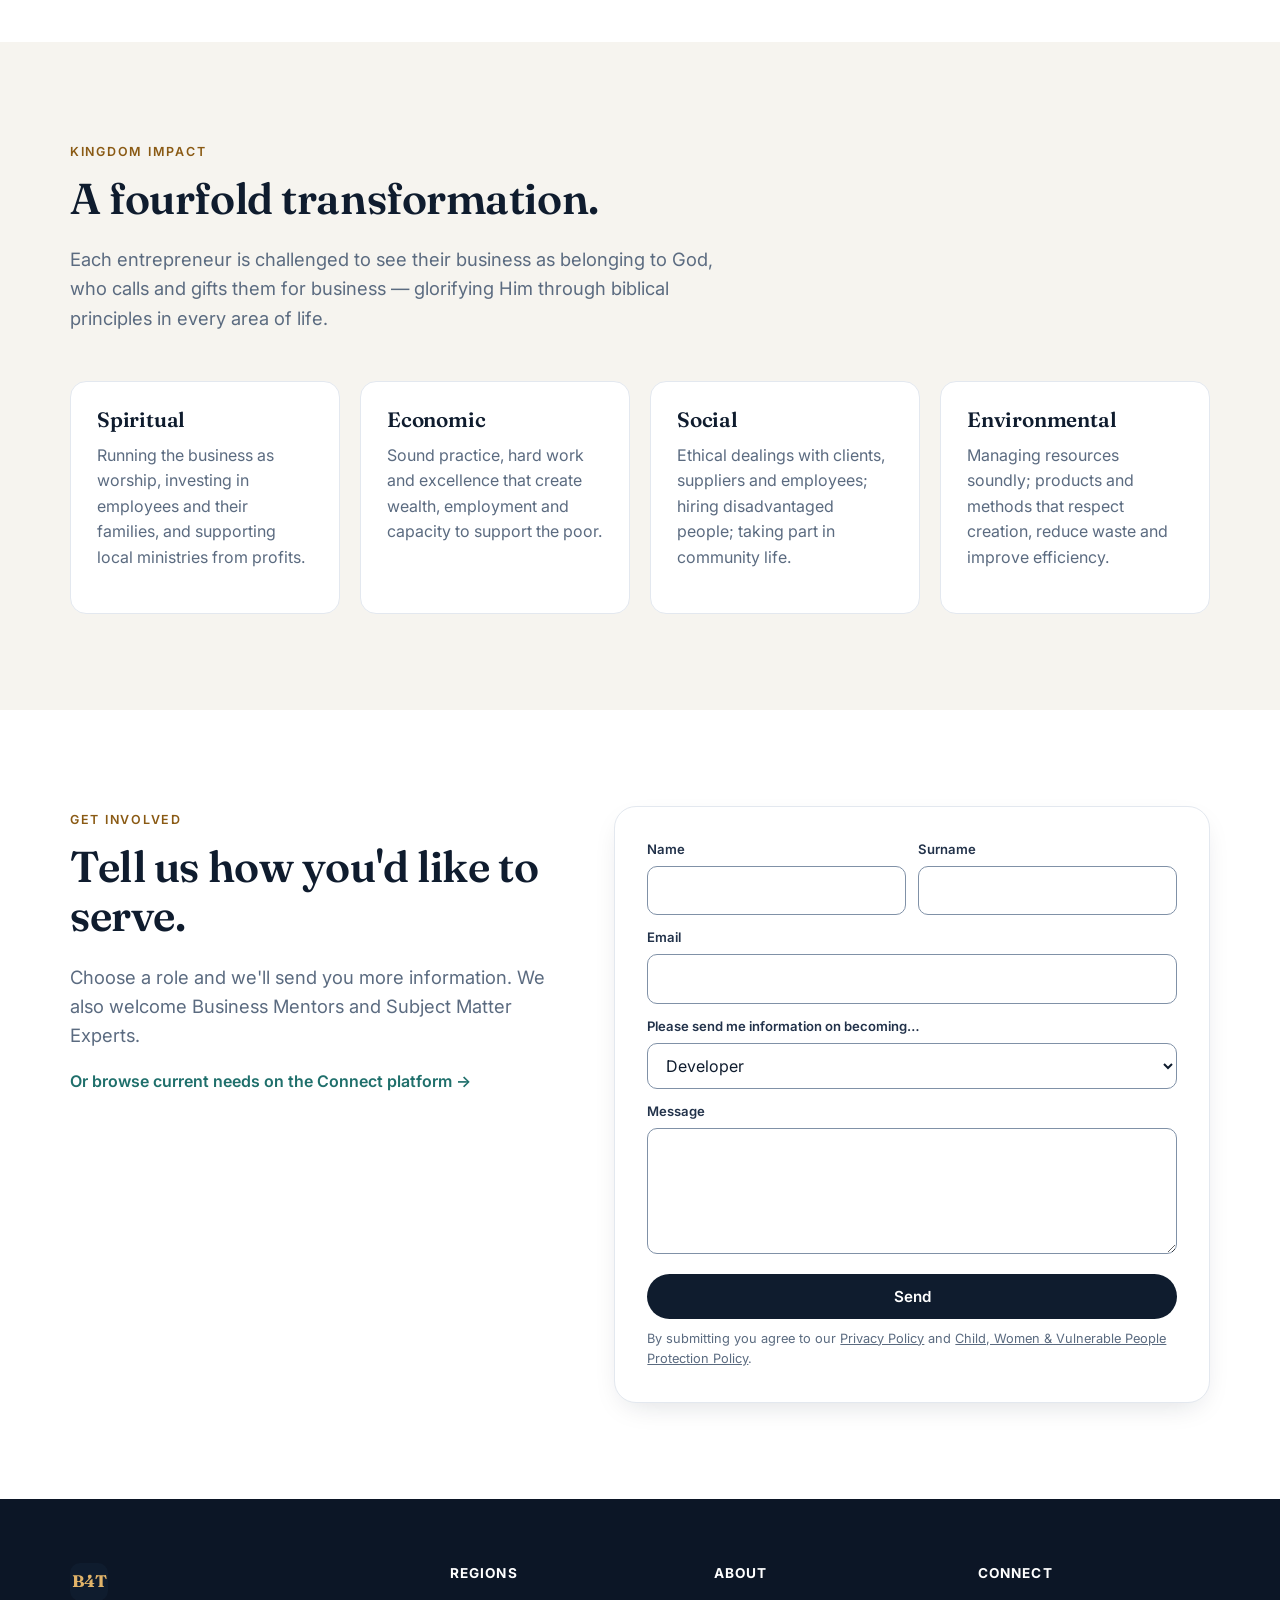
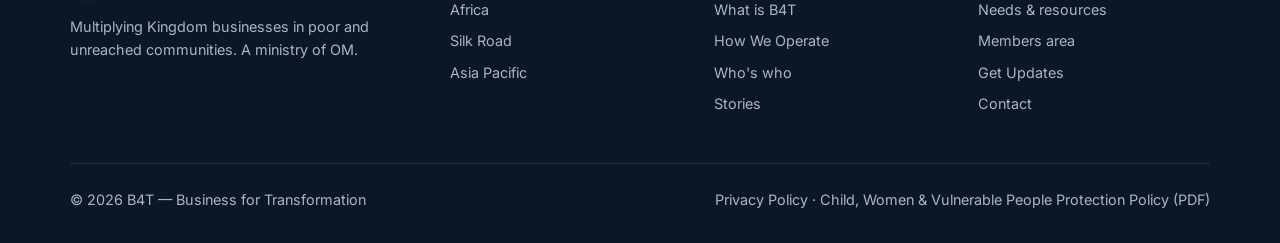
==== commit 2467a40a: "Match footer to nav: logo-only brand, capitalised links Co-Authored-By: Claude Sonnet 5.5 <noreply@a" ====
--- a/how-we-operate.html
+++ b/how-we-operate.html
@@ -213,12 +213,12 @@
   <div class="container">
     <div class="footer-grid">
       <div>
-        <a href="index.html" class="brand" style="color:#fff;margin-bottom:14px"><span class="brand-mark">B4T</span><span>Business for Transformation</span></a>
+        <a href="index.html" class="brand" aria-label="B4T home" style="color:#fff;margin-bottom:14px"><span class="brand-mark">B4T</span></a>
         <p style="max-width:320px">Multiplying Kingdom businesses in poor and unreached communities. A ministry of <a href="https://www.uk.om.org/" target="_blank" rel="noopener">OM</a>.</p>
       </div>
       <div><h5>Regions</h5><ul><li><a href="index.html#regions">Africa</a></li><li><a href="index.html#regions">Silk Road</a></li><li><a href="index.html#regions">Asia Pacific</a></li></ul></div>
-      <div><h5>About</h5><ul><li><a href="index.html#about">What is B4T</a></li><li><a href="how-we-operate.html">How we operate</a></li><li><a href="index.html#team">Who's who</a></li><li><a href="index.html#stories">Stories</a></li></ul></div>
-      <div><h5>Connect</h5><ul><li><a href="index.html#connect">Needs &amp; resources</a></li><li><a href="index.html#members">Members area</a></li><li><a href="index.html#updates">Get updates</a></li><li><a href="index.html#contact">Contact</a></li></ul></div>
+      <div><h5>About</h5><ul><li><a href="index.html#about">What is B4T</a></li><li><a href="how-we-operate.html">How We Operate</a></li><li><a href="index.html#team">Who's who</a></li><li><a href="index.html#stories">Stories</a></li></ul></div>
+      <div><h5>Connect</h5><ul><li><a href="index.html#connect">Needs &amp; resources</a></li><li><a href="index.html#members">Members area</a></li><li><a href="index.html#updates">Get Updates</a></li><li><a href="index.html#contact">Contact</a></li></ul></div>
     </div>
     <div class="footer-bottom">
       <span>© 2026 B4T — Business for Transformation</span>
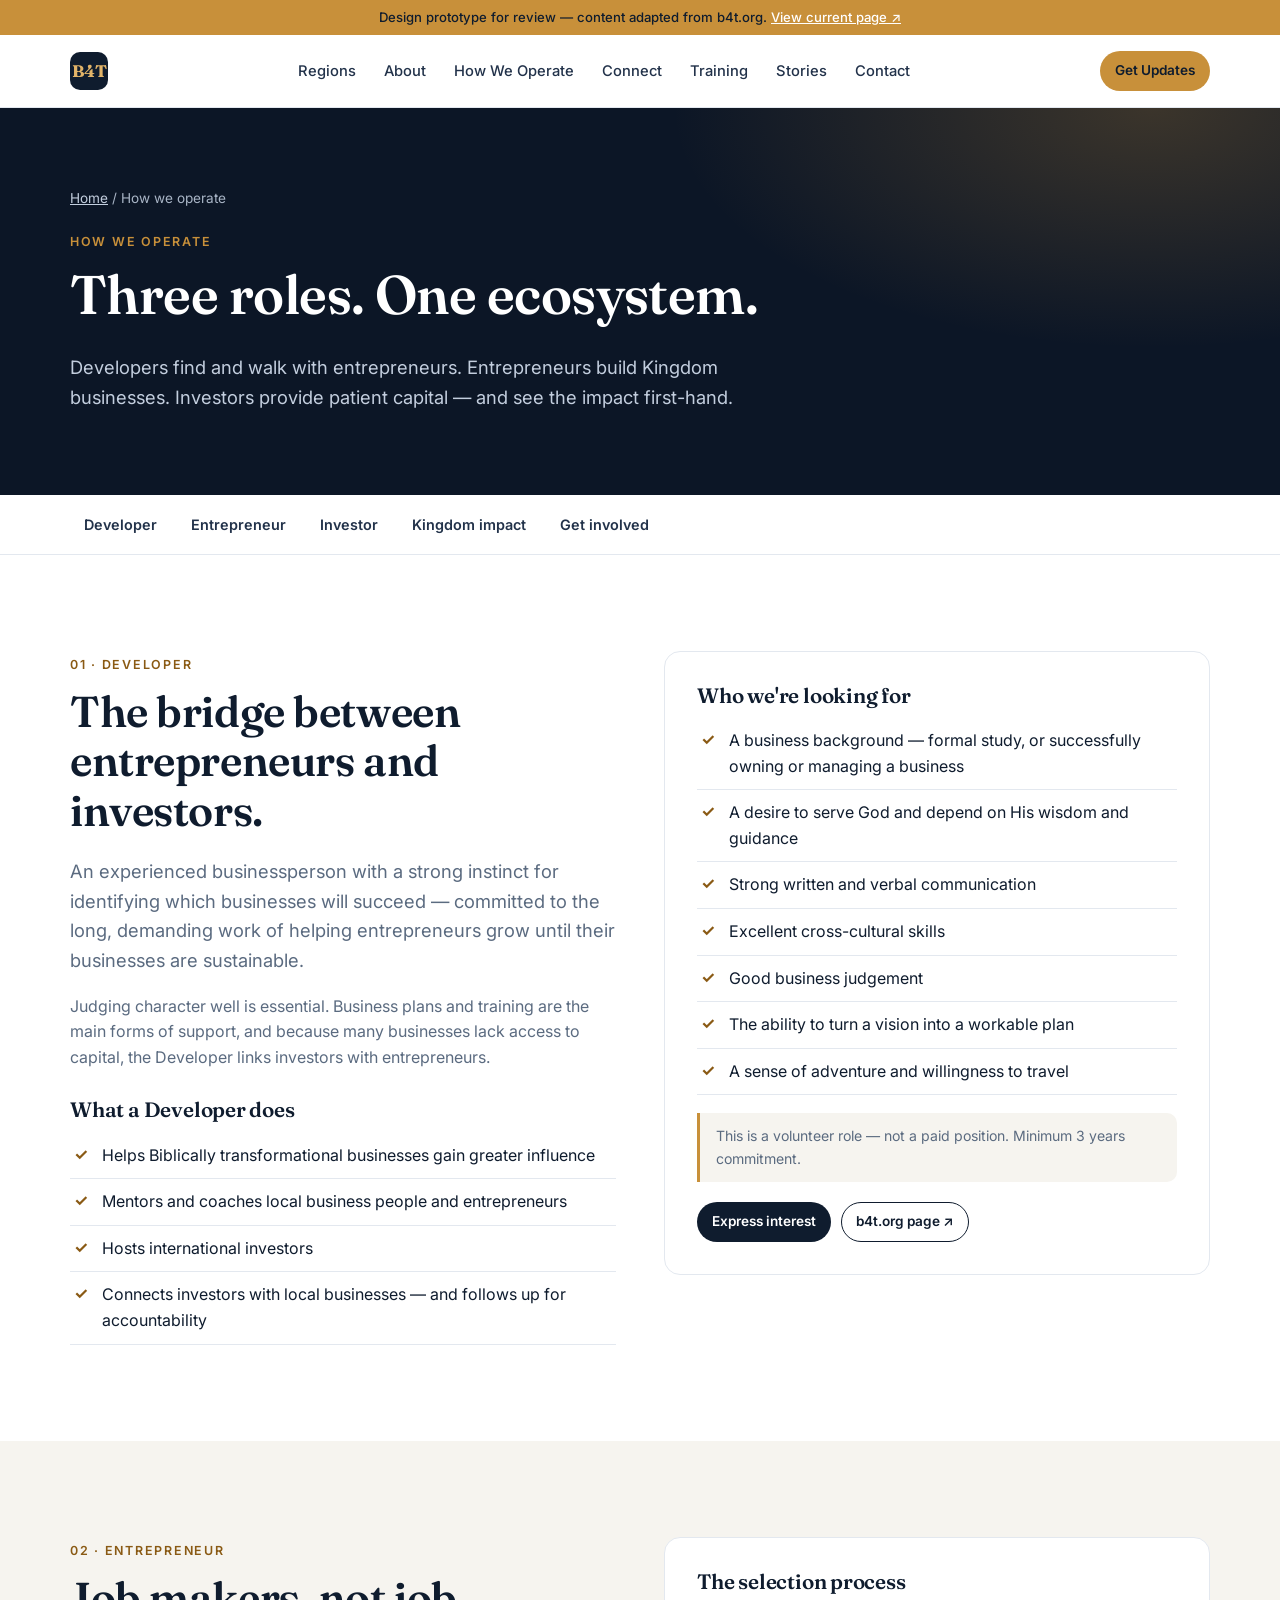
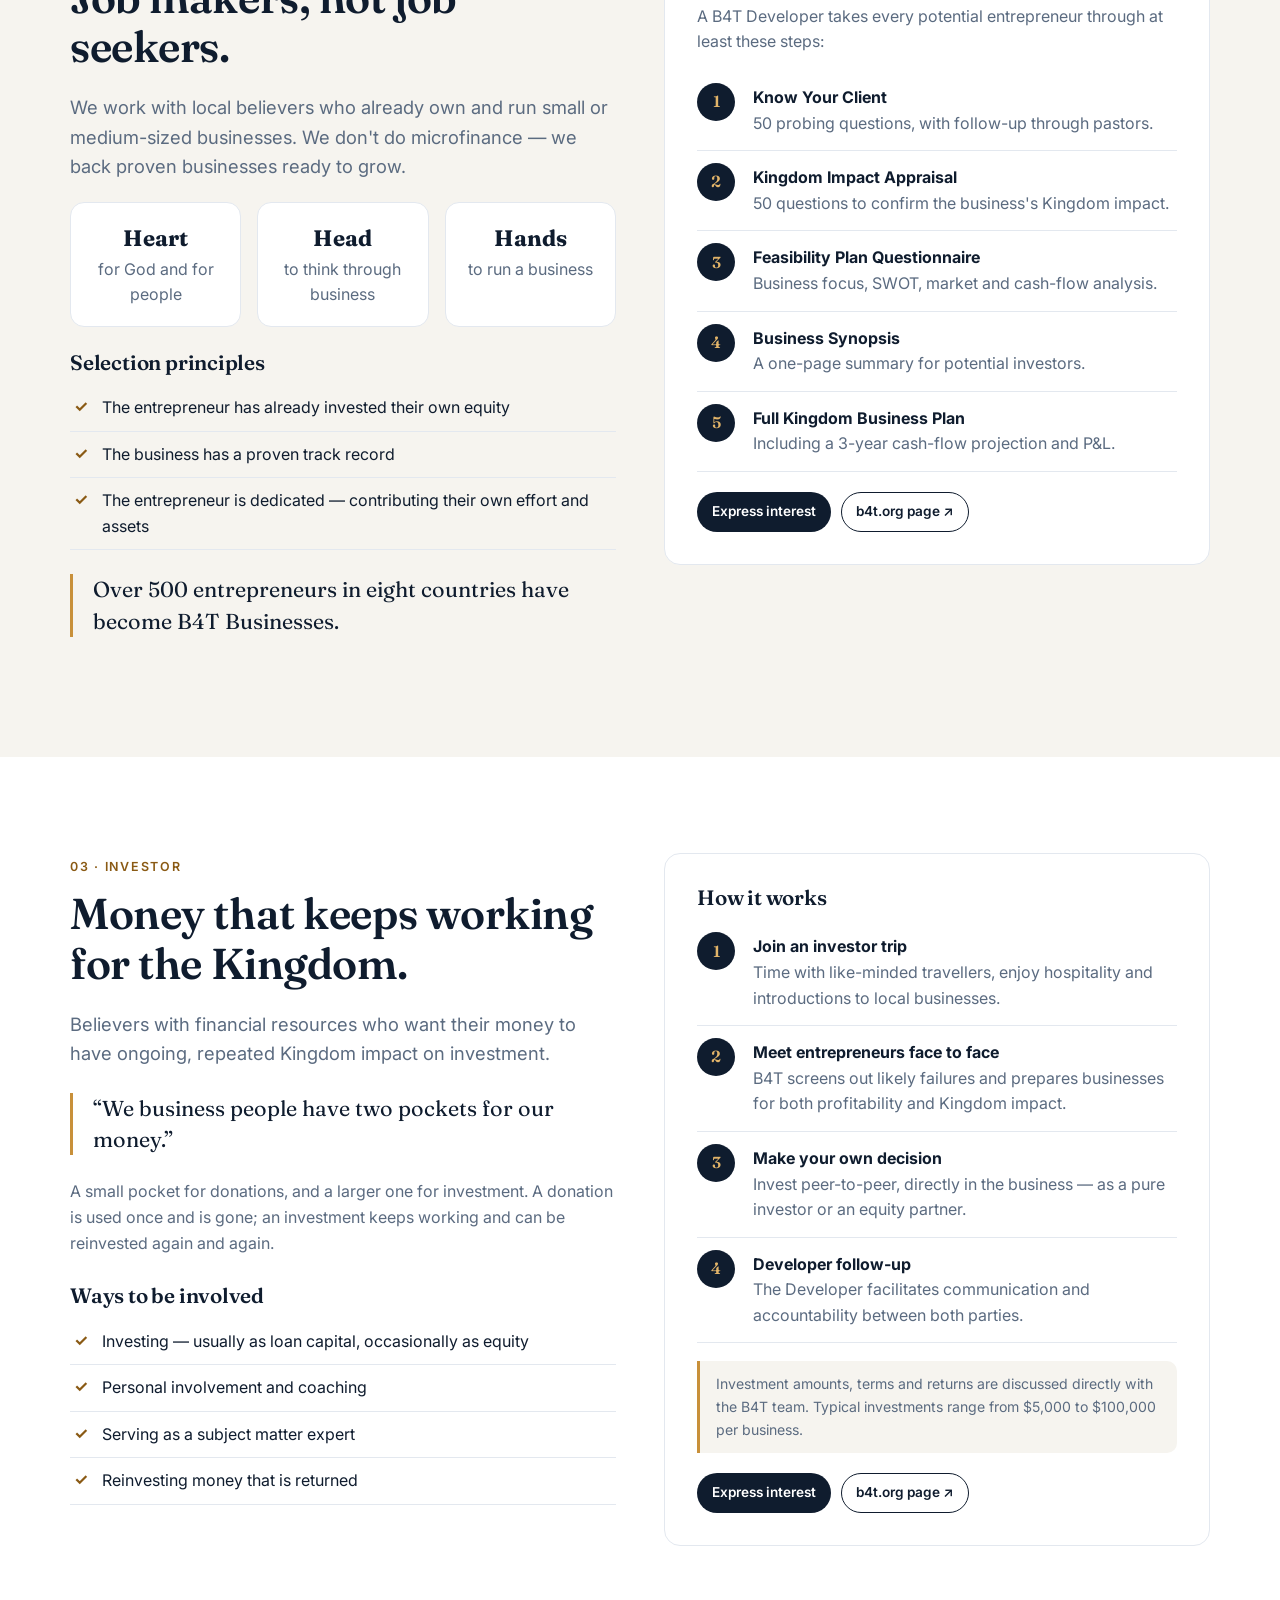
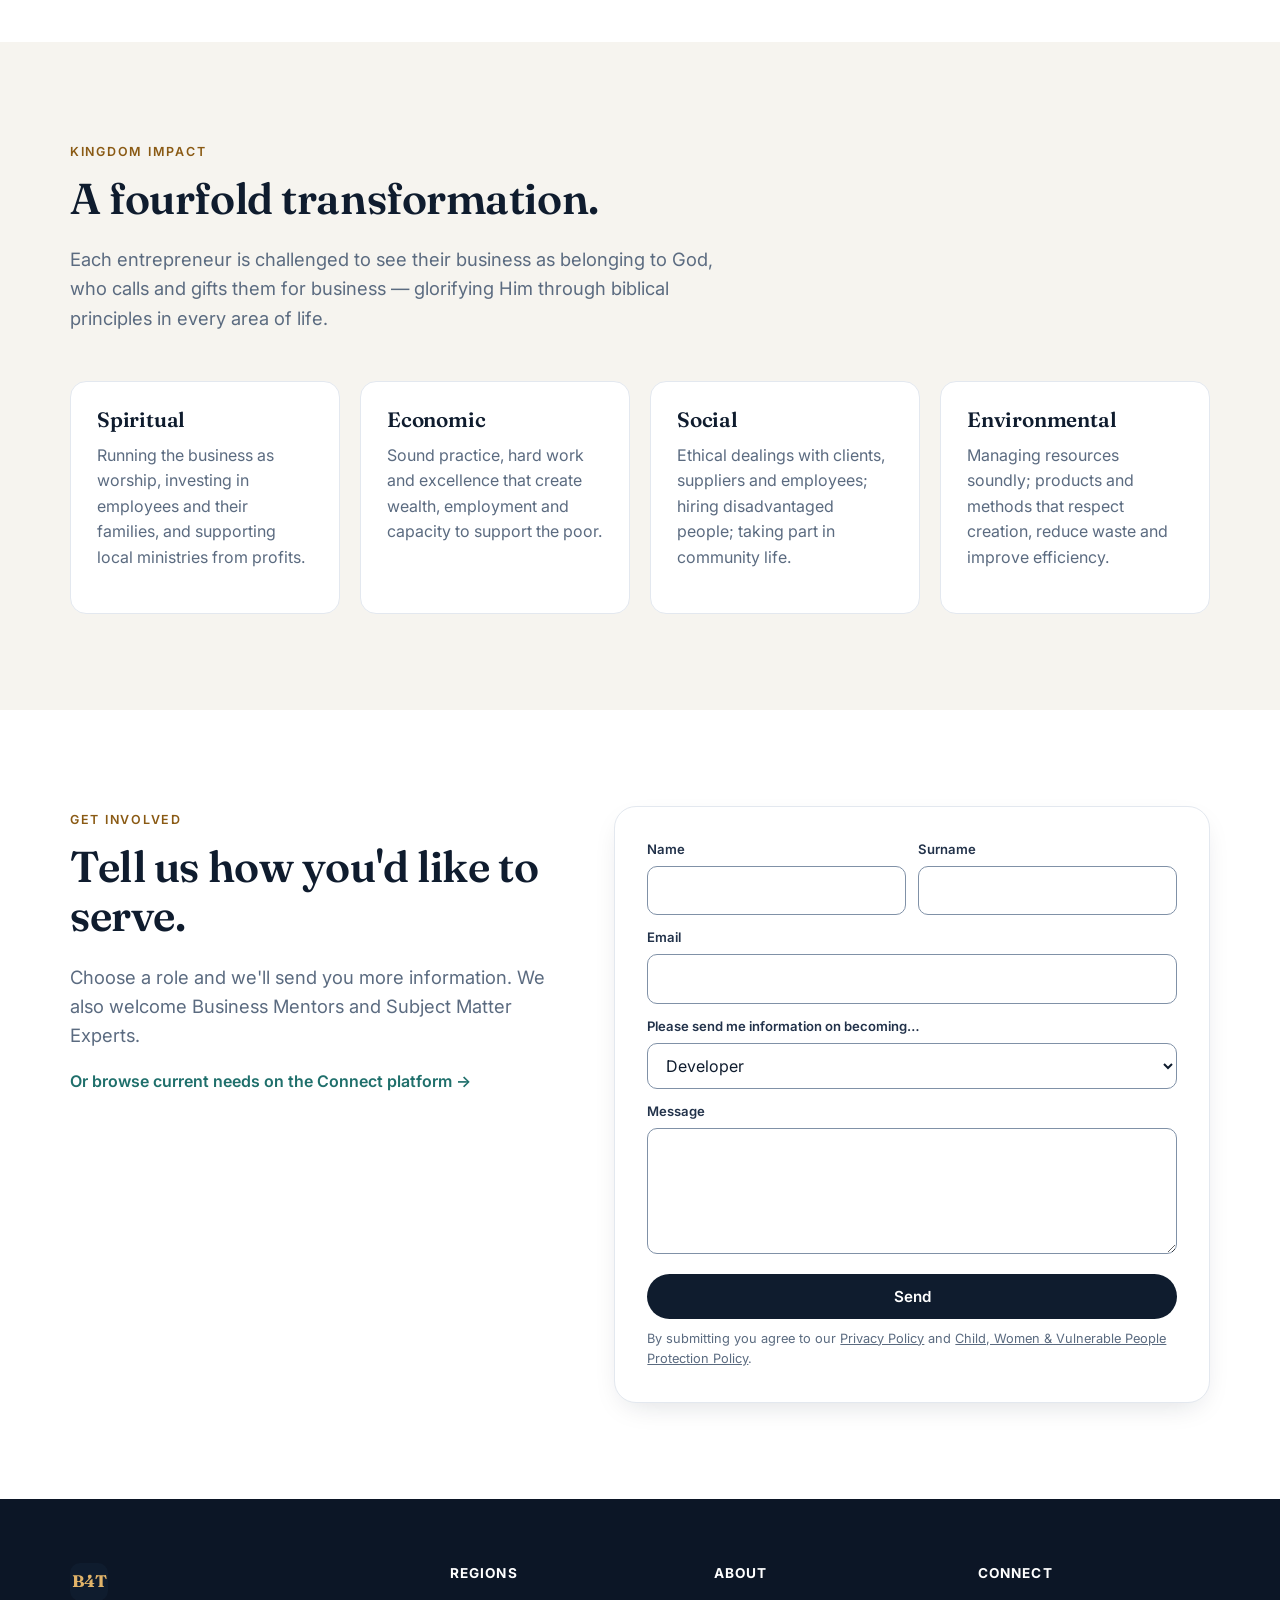
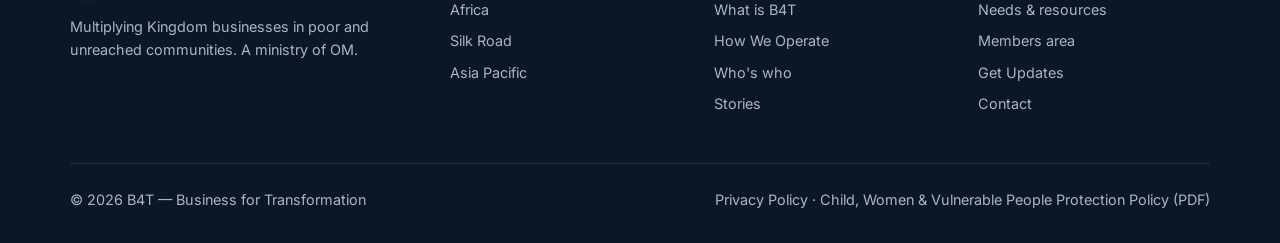
==== commit 93b6f7c0: "Correct Jakes Naudé join date to 2010; update entrepreneur count to 500+ - Timeline: 2008 entry no l" ====
--- a/how-we-operate.html
+++ b/how-we-operate.html
@@ -112,7 +112,7 @@
           <li>The business has a proven track record</li>
           <li>The entrepreneur is dedicated — contributing their own effort and assets</li>
         </ul>
-        <p class="pull">Over 200 entrepreneurs in eight countries have become B4T Businesses.</p>
+        <p class="pull">Over 500 entrepreneurs in eight countries have become B4T Businesses.</p>
       </div>
       <div class="card" style="padding:32px">
         <h3>The selection process</h3>
